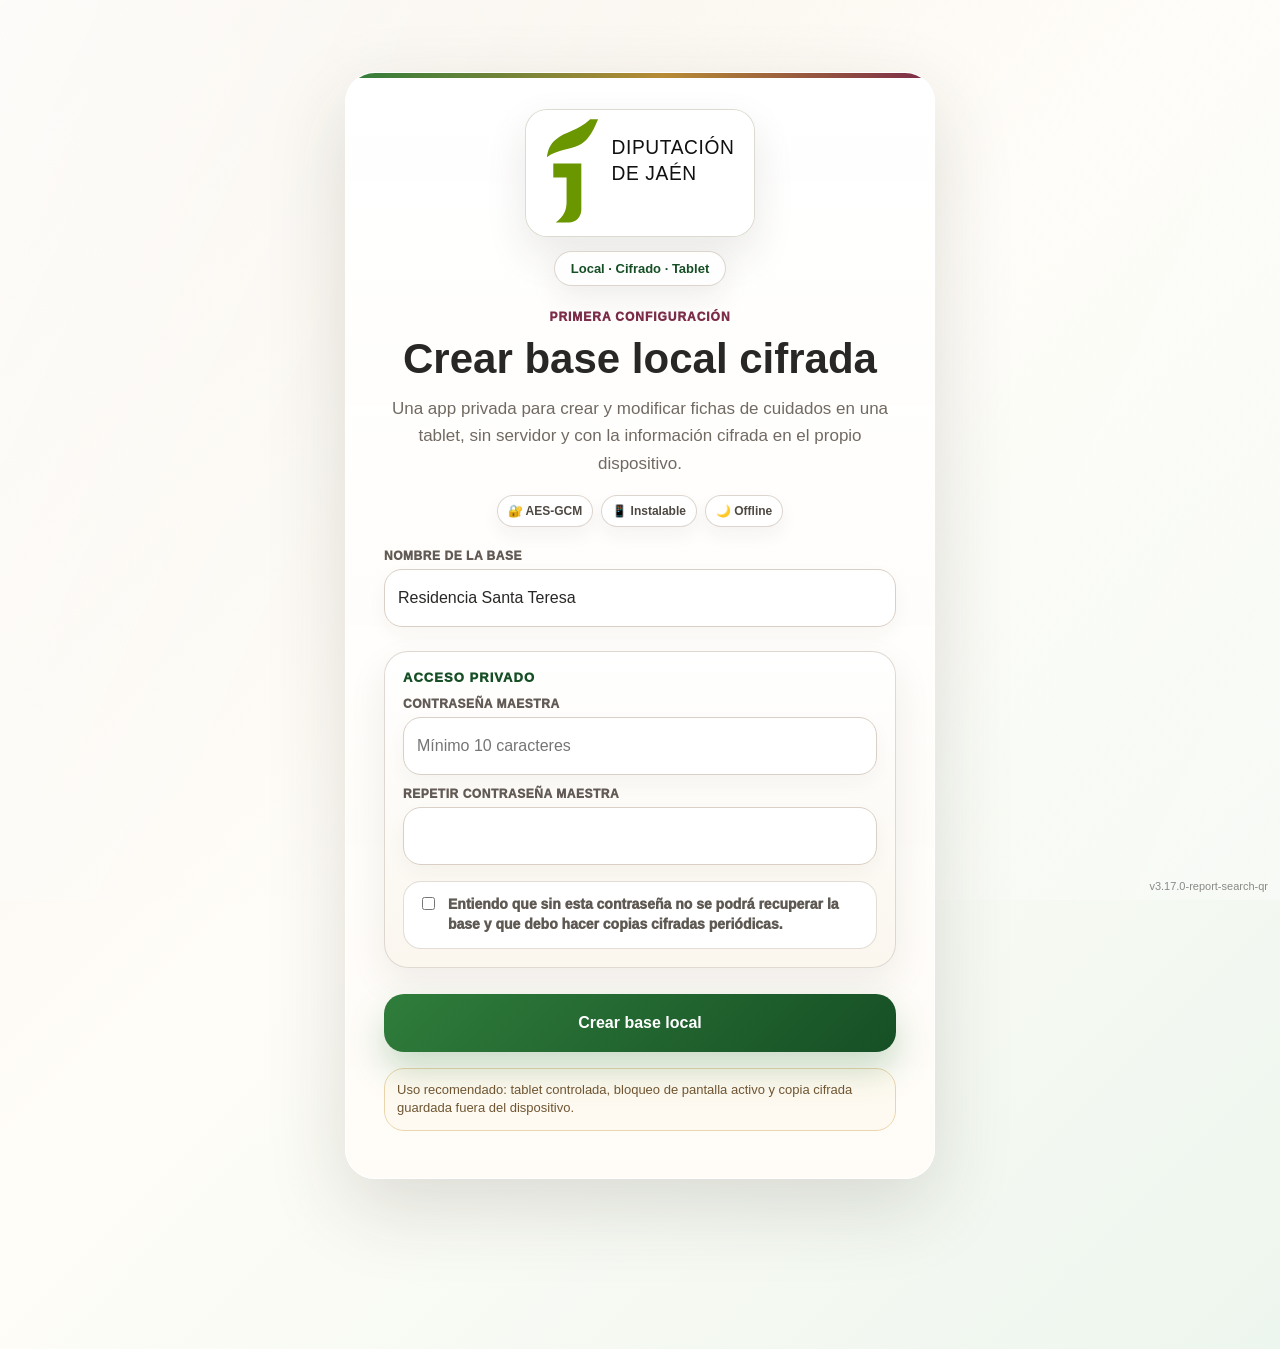
==== index.html @ eb0e51f6 "Mejorar busqueda y QR para informes" ====
<!doctype html>
<html lang="es">
<head>
  <meta charset="utf-8">
  <meta name="viewport" content="width=device-width, initial-scale=1">
  <meta http-equiv="Content-Security-Policy" content="default-src 'self'; script-src 'self'; style-src 'self' 'unsafe-inline'; img-src 'self' data: blob: https://www.dipujaen.es; connect-src 'self'; object-src 'none'; base-uri 'self'; frame-ancestors 'none'; form-action 'none'; upgrade-insecure-requests">
  <meta name="theme-color" content="#2f7d3b">
  <meta name="robots" content="noindex,nofollow">
  <meta name="apple-mobile-web-app-capable" content="yes">
  <meta name="apple-mobile-web-app-title" content="Santa Teresa">
  <meta name="apple-mobile-web-app-status-bar-style" content="black-translucent">
  <title>Residencia Santa Teresa · Base local segura</title>
  <link rel="manifest" href="manifest.webmanifest">
  <link rel="stylesheet" href="styles.css?v=v28-report-search-qr">
  <link rel="stylesheet" href="extras.css?v=v28-report-search-qr">
  <link rel="stylesheet" href="guided-form.css?v=v28-report-search-qr">
  <link rel="stylesheet" href="auth-cover.css?v=v28-report-search-qr">
  <link rel="stylesheet" href="app-flow.css?v=v28-report-search-qr">
  <link rel="stylesheet" href="db-cards.css?v=v28-report-search-qr">
  <link rel="stylesheet" href="settings-simple.css?v=v28-report-search-qr">
</head>
<body>
  <main class="shell">
    <section id="setupView" class="auth-card hidden" aria-labelledby="setupTitle">
      <div class="auth-hero-mini">
        <video class="brand brand-video" autoplay muted loop playsinline poster="assets/diputacion-jaen-logo.svg" aria-label="Residencia Santa Teresa">
          <source src="assets/intro-santa-teresa.mp4" type="video/mp4">
        </video>
        <span class="secure-badge">Local · Cifrado · Tablet</span>
      </div>
      <p class="eyebrow">Primera configuración</p>
      <h1 id="setupTitle">Crear base local cifrada</h1>
      <p class="lead">Una app privada para crear y modificar fichas de cuidados en una tablet, sin servidor y con la información cifrada en el propio dispositivo.</p>
      <div class="trust-strip" aria-label="Características de seguridad">
        <span>🔐 AES-GCM</span><span>📱 Instalable</span><span>🌙 Offline</span>
      </div>
      <label for="setupVaultName">Nombre de la base</label>
      <input id="setupVaultName" autocomplete="organization" value="Residencia Santa Teresa">
      <div class="auth-secret-panel">
        <p class="auth-panel-title">Acceso privado</p>
        <label for="setupPassword">Contraseña maestra</label>
        <input id="setupPassword" type="password" autocomplete="new-password" minlength="10" placeholder="Mínimo 10 caracteres">
        <label for="setupPassword2">Repetir contraseña maestra</label>
        <input id="setupPassword2" type="password" autocomplete="new-password" minlength="10">
        <label class="checkline"><input id="setupAccept" type="checkbox"> Entiendo que sin esta contraseña no se podrá recuperar la base y que debo hacer copias cifradas periódicas.</label>
      </div>
      <button id="createVaultBtn" class="primary big-action">Crear base local</button>
      <button class="secondary installAppBtn hidden" type="button">Instalar en este dispositivo</button>
      <p id="setupStatus" class="status" hidden></p>
      <p class="note">Uso recomendado: tablet controlada, bloqueo de pantalla activo y copia cifrada guardada fuera del dispositivo.</p>
    </section>

    <section id="unlockView" class="auth-card hidden" aria-labelledby="unlockTitle">
      <div class="auth-hero-mini">
        <video class="brand brand-video" autoplay muted loop playsinline poster="assets/diputacion-jaen-logo.svg" aria-label="Residencia Santa Teresa">
          <source src="assets/intro-santa-teresa.mp4" type="video/mp4">
        </video>
        <span class="secure-badge">Acceso privado</span>
      </div>
      <p class="eyebrow">Base local cifrada</p>
      <h1 id="unlockTitle"><span id="unlockVaultName">Base local cifrada</span></h1>
      <p class="lead">Introduce la contraseña maestra. La información no se envía a internet.</p>
      <div class="trust-strip" aria-label="Características de seguridad">
        <span>🔒 Contraseña maestra</span><span>⏱️ Bloqueo automático</span><span>💾 Copia cifrada</span>
      </div>
      <div class="auth-secret-panel compact-secret">
        <p class="auth-panel-title">Desbloqueo seguro</p>
        <label for="unlockPassword">Contraseña maestra</label>
        <input id="unlockPassword" type="password" autocomplete="current-password">
      </div>
      <button id="unlockBtn" class="primary big-action">Desbloquear</button>
      <div class="actions one">
        <button id="importBackupBtn" class="secondary">Importar copia cifrada</button>
        <button class="secondary installAppBtn hidden" type="button">Instalar app</button>
      </div>
      <input id="backupInput" type="file" accept="application/json" hidden>
      <p id="unlockStatus" class="status" hidden></p>
      <p class="note">La app se bloquea automáticamente tras 10 minutos de inactividad.</p>
    </section>

    <section id="appView" class="app hidden screen-home" aria-label="Gestión de fichas">
      <header class="app-hero no-print">
        <div>
          <p class="eyebrow">Santa Teresa Cuidados</p>
          <h1>Fichas de cuidados con base local segura</h1>
          <p class="lead">Rellena paso a paso, revisa el resultado final y guarda cada ficha cifrada en la tablet.</p>
        </div>
        <div class="hero-actions legacy-actions">
          <button class="secondary installAppBtn hidden" type="button">Instalar app</button>
          <button id="heroNewFichaBtn" class="primary" type="button">Crear ficha</button>
        </div>
      </header>

      <section id="homeScreen" class="module-home no-print">
        <img class="residence-cover" src="https://www.dipujaen.es/export/sites/default/galerias/galeriaImagenes/diputacion/dipujaen/igualdad-bienestar-social/residencias/Foto.JPG" onerror="this.onerror=null;this.src='assets/residencia-santa-teresa-fachada.svg';" alt="Residencia Santa Teresa">
        <div class="app-logo-mark" aria-hidden="true">Diputación de Jaén</div>
        <p class="eyebrow">Menú principal</p>
        <h2>Residencia Santa Teresa</h2>
        <p class="lead">Usa la barra inferior para moverte por la app. Cada apartado se abre en su propia pantalla.</p>
      </section>

      <section id="moduleTitle" class="module-title no-print">
        <h2 id="moduleTitleText">Pantalla</h2>
        <p id="moduleSubtitle" class="muted">Apartado de trabajo</p>
      </section>

      <aside class="sidebar">
        <div class="side-head">
          <div>
            <p class="eyebrow">Base local cifrada</p>
            <h1 id="vaultTitle">Residencia Santa Teresa</h1>
            <p id="vaultMeta" class="muted"></p>
          </div>
          <button id="lockBtn" class="secondary compact">Bloquear</button>
        </div>
        <div class="vault-stats" aria-label="Resumen de fichas">
          <article><span id="totalStat">0</span><small>Total</small></article>
          <article><span id="activeStat">0</span><small>Activas</small></article>
          <article><span id="reviewStat">0</span><small>Revisión</small></article>
          <article><span id="archivedStat">0</span><small>Archivadas</small></article>
        </div>
        <div class="toolbar">
          <button id="newFichaBtn" class="primary">Nueva ficha</button>
          <button id="exportBackupBtn" class="secondary">Copia cifrada</button>
        </div>
        <div class="search-card">
          <label for="searchBox">Buscar por nombre, habitación o estado</label>
          <input id="searchBox" placeholder="Ej. María, 104, activa">
        </div>
        <div class="list-title"><strong>Fichas</strong><span id="residentCount">0 fichas</span></div>
        <ul id="residentList" class="resident-list"></ul>
        <details class="secure-panel">
          <summary>Cambiar contraseña maestra</summary>
          <label for="currentPassword">Contraseña actual</label>
          <input id="currentPassword" type="password" autocomplete="current-password">
          <label for="newPassword">Nueva contraseña</label>
          <input id="newPassword" type="password" autocomplete="new-password" minlength="10">
          <label for="newPassword2">Repetir nueva contraseña</label>
          <input id="newPassword2" type="password" autocomplete="new-password" minlength="10">
          <button id="changePasswordBtn" class="secondary">Recifrar con nueva contraseña</button>
          <p id="passwordStatus" class="status" hidden></p>
        </details>
        <details class="secure-panel danger-zone">
          <summary>Zona peligrosa</summary>
          <p class="muted">Borra completamente la base de este navegador. Antes exporta una copia cifrada si quieres conservar los datos.</p>
          <button id="wipeBtn" class="danger">Borrar base local</button>
        </details>
      </aside>

      <section class="editor">
        <div class="editor-head">
          <div><p class="eyebrow">Ficha guiada</p><h2 id="currentFichaLabel">Nueva ficha</h2></div>
          <div class="editor-actions">
            <button id="previewFichaBtn" class="secondary">Ver resultado</button>
            <button id="printFichaBtn" class="secondary">Imprimir / PDF</button>
            <button id="deleteFichaBtn" class="danger" disabled>Borrar</button>
            <button id="saveFichaBtn" class="primary">Guardar cifrada</button>
          </div>
        </div>
        <p id="appStatus" class="status" hidden></p>
        <div class="wizard-card" aria-label="Asistente de relleno">
          <div class="progress-head"><strong id="stepTitle">Paso 1 · Datos básicos</strong><span id="stepCounter">1 de 4</span></div>
          <div class="progress"><span id="progressFill"></span></div>
          <div class="step-pills" role="tablist" aria-label="Pasos de la ficha">
            <button class="step-pill active" type="button" data-go-step="0"><span>1</span> Datos</button>
            <button class="step-pill" type="button" data-go-step="1"><span>2</span> Bienestar</button>
            <button class="step-pill" type="button" data-go-step="2"><span>3</span> Cuidados</button>
            <button class="step-pill" type="button" data-go-step="3"><span>4</span> Resultado</button>
          </div>
          <p id="stepHelp" class="muted">Empieza por los datos mínimos. La ficha se puede completar poco a poco y guardar cuando quieras.</p>
        </div>
        <form class="form-grid" autocomplete="off">
          <section class="form-section span-2" data-step="0">
            <h3>Datos principales</h3>
            <div class="grid-3">
              <div><label for="nombre">Nombre visible en la ficha</label><input id="nombre" required></div>
              <div><label for="habitacion">Habitación / ubicación</label><input id="habitacion"></div>
              <div><label for="estado">Estado</label><select id="estado"><option>Activa</option><option>Revisión</option><option>Archivada</option></select></div>
            </div>
            <div class="grid-3">
              <div><label for="fechaNacimiento">Fecha nacimiento</label><input id="fechaNacimiento" type="date"></div>
              <div><label for="referente">Referente / profesional</label><input id="referente"></div>
              <div><label for="contacto">Contacto autorizado</label><input id="contacto"></div>
            </div>
            <label for="resumen">Resumen personal</label>
            <textarea id="resumen" placeholder="Descripción breve, preferencias importantes y contexto de cuidado."></textarea>
          </section>
          <section class="form-section photo-card" data-step="0">
            <h3>Foto opcional</h3>
            <div class="photo-box"><img id="photoPreview" alt="Foto de la persona" hidden><span id="photoEmpty">Sin foto</span></div>
            <input id="photoInput" type="file" accept="image/*">
            <button id="removePhotoBtn" class="secondary" type="button">Quitar foto</button>
            <p class="muted">La app reduce la foto si pesa mucho. La imagen queda cifrada dentro de la base local.</p>
          </section>
          <section class="form-section span-2" data-step="1">
            <h3>Bienestar y forma de tratarle</h3>
            <label for="bien">Lo que le hace sentir bien · un punto por línea</label><textarea id="bien" placeholder="Ej. Que le expliquen con antelación lo que se va a hacer"></textarea>
            <label for="incomoda">Lo que puede incomodarle · un punto por línea</label><textarea id="incomoda" placeholder="Ej. Cambios bruscos, prisas o ruidos fuertes"></textarea>
            <label for="claves">Claves para cuidarle mejor · un punto por línea</label><textarea id="claves" placeholder="Ej. Hablar despacio, validar sus preferencias, mantener su rutina"></textarea>
          </section>
          <section class="form-section span-2" data-step="2">
            <h3>Cuidados y observaciones</h3>
            <div class="grid-2">
              <div><label for="comunicacion">Comunicación</label><textarea id="comunicacion"></textarea></div>
              <div><label for="movilidad">Movilidad</label><textarea id="movilidad"></textarea></div>
              <div><label for="alimentacion">Alimentación</label><textarea id="alimentacion"></textarea></div>
              <div><label for="sueno">Sueño / descanso</label><textarea id="sueno"></textarea></div>
              <div><label for="alergias">Alergias / intolerancias</label><textarea id="alergias"></textarea></div>
              <div><label for="alertas">Alertas importantes</label><textarea id="alertas"></textarea></div>
            </div>
            <label for="observaciones">Observaciones generales</label><textarea id="observaciones"></textarea>
          </section>
        </form>
        <div class="wizard-actions no-print"><button id="prevStepBtn" class="secondary" type="button">Anterior</button><button id="nextStepBtn" class="primary" type="button">Siguiente</button></div>
      </section>

      <article id="printSheet" class="print-sheet" aria-label="Vista imprimible">
        <div class="preview-toolbar no-print"><div><strong>Vista final de la ficha</strong><p class="muted">Este es el formato que se imprimirá. Se mantienen colores y bloques.</p></div><div class="preview-actions"><button id="backToFormBtn" class="secondary" type="button">Volver a editar</button><button id="previewSaveBtn" class="primary" type="button">Guardar cifrada</button><button id="previewPrintBtn" class="secondary" type="button">Imprimir / PDF</button></div></div>
        <header class="print-header"><img src="assets/diputacion-jaen-logo.svg" alt=""><div><h1>Conociendo a: <span id="printTitle">Nueva ficha</span></h1><p id="printSubtitle">Ficha de cuidados personalizada</p></div></header>
        <section class="print-intro"><div class="print-photo"><img id="printPhoto" alt="" hidden><span id="printPhotoEmpty">Sin foto</span></div><div class="print-data"><p><strong>Nombre:</strong> <span id="pNombre">—</span></p><p><strong>Habitación:</strong> <span id="pHabitacion">—</span></p><p><strong>Estado:</strong> <span id="pEstado">—</span></p><p><strong>Referente:</strong> <span id="pReferente">—</span></p><p><strong>Contacto autorizado:</strong> <span id="pContacto">—</span></p></div></section>
        <section class="print-block wide"><h2>Resumen personal</h2><p id="pResumen">Sin resumen.</p></section>
        <div class="print-grid"><section class="print-block green"><h2>Lo que le hace sentir bien</h2><div id="pBien"></div></section><section class="print-block pink"><h2>Lo que puede incomodarle</h2><div id="pIncomoda"></div></section><section class="print-block blue"><h2>Claves para cuidarle mejor</h2><div id="pClaves"></div></section><section class="print-block"><h2>Comunicación</h2><p id="pComunicacion"></p></section><section class="print-block"><h2>Movilidad</h2><p id="pMovilidad"></p></section><section class="print-block"><h2>Alimentación</h2><p id="pAlimentacion"></p></section><section class="print-block"><h2>Sueño / descanso</h2><p id="pSueno"></p></section><section class="print-block warn"><h2>Alergias / intolerancias</h2><p id="pAlergias"></p></section><section class="print-block warn"><h2>Alertas importantes</h2><p id="pAlertas"></p></section></div>
        <section class="print-block wide"><h2>Observaciones</h2><p id="pObservaciones"></p></section>
        <footer><span id="pUpdated">Última actualización: —</span><span>Documento generado localmente</span></footer>
      </article>
    </section>
  </main>
  <nav id="bottomNav" class="bottom-nav no-print hidden" aria-label="Navegación principal"><button id="navHomeBtn" type="button" data-screen="home"><span>⌂</span><small>Inicio</small></button><button id="navUserBtn" type="button" data-screen="user"><span>＋</span><small>Usuario</small></button><button id="navFillBtn" type="button" data-screen="form"><span>✍️</span><small>Informe</small></button><button id="navDbBtn" type="button" data-screen="db"><span>📋</span><small>Base</small></button><button id="navSettingsBtn" type="button" data-screen="settings"><span>⚙️</span><small>Ajustes</small></button></nav>
  <footer class="version">v<span id="appVersion">3.17.0-report-search-qr</span></footer>
  <script src="app.js?v=v28-report-search-qr"></script>
  <script src="qr-tools.js?v=v28-report-search-qr"></script>
  <script src="guided-form.js?v=v28-report-search-qr"></script>
  <script src="db-enhance.js?v=v28-report-search-qr"></script>
  <script src="settings-enhance.js?v=v28-report-search-qr"></script>
  <script src="report-workflow.js?v=v28-report-search-qr"></script>
</body>
</html>
---- styles.css ----
:root{
  --green:#2f7d3b;--green-dark:#164f25;--green-soft:#e9f6e9;--rose:#7c2b48;--rose-soft:#fae8ef;--cream:#fffdf8;--paper:#f5efe5;--ink:#292725;--muted:#6f6862;--line:#ddd1c6;--blue:#256f9d;--blue-soft:#e7f3fb;--warn:#b15d17;--warn-soft:#fff4d8;--danger:#b3342e;--gold:#c4943a;--glass:rgba(255,253,248,.82);--shadow:0 22px 70px rgba(48,39,30,.18);--soft-shadow:0 12px 32px rgba(48,39,30,.12)
}*{box-sizing:border-box}html,body{min-height:100%}body{margin:0;font-family:Inter,Segoe UI,Arial,sans-serif;color:var(--ink);background:radial-gradient(circle at 8% 0%,rgba(124,43,72,.20),transparent 35%),radial-gradient(circle at 95% 20%,rgba(47,125,59,.22),transparent 36%),linear-gradient(135deg,#fbf7ee 0%,#efe4da 100%)}body:before{content:"";position:fixed;inset:0;pointer-events:none;background:linear-gradient(120deg,rgba(255,255,255,.5),transparent 38%,rgba(255,255,255,.22));mix-blend-mode:soft-light}button,input,textarea,select{font:inherit}button{border:0;border-radius:16px;padding:12px 15px;font-weight:850;cursor:pointer;transition:transform .16s ease,box-shadow .16s ease,filter .16s ease}button:hover{transform:translateY(-1px);filter:saturate(1.04)}button:active{transform:translateY(0)}button:disabled{opacity:.45;cursor:not-allowed;transform:none}input,textarea,select{width:100%;border:1px solid var(--line);border-radius:16px;background:rgba(255,255,255,.96);padding:13px;color:var(--ink);font-size:16px;box-shadow:inset 0 1px 0 rgba(255,255,255,.8)}input:focus,textarea:focus,select:focus{outline:3px solid rgba(47,125,59,.18);border-color:#85bf86}textarea{min-height:132px;resize:vertical;line-height:1.45}label{display:block;margin:12px 0 6px;font-size:12px;font-weight:950;text-transform:uppercase;letter-spacing:.045em;color:#625a54}.hidden{display:none!important}.shell{width:min(1500px,100%);margin:0 auto;padding:22px}.auth-card{width:min(560px,calc(100vw - 28px));margin:6vh auto;background:linear-gradient(180deg,rgba(255,253,248,.97),rgba(255,250,242,.93));border:1px solid rgba(255,255,255,.82);border-radius:34px;box-shadow:var(--shadow);padding:30px;backdrop-filter:blur(18px);position:relative;overflow:hidden}.auth-card:before{content:"";position:absolute;inset:0 0 auto 0;height:7px;background:linear-gradient(90deg,var(--green),var(--gold),var(--rose))}.auth-hero-mini{display:flex;justify-content:space-between;gap:16px;align-items:center}.brand{width:150px;max-height:88px;object-fit:contain;background:white;border-radius:18px;padding:9px;border:1px solid #eee;box-shadow:0 8px 24px rgba(48,39,30,.09)}.secure-badge{background:#fff;border:1px solid var(--line);border-radius:999px;padding:9px 12px;font-size:12px;font-weight:900;color:var(--green-dark);box-shadow:var(--soft-shadow)}.eyebrow{margin:0 0 6px;color:var(--rose);font-size:12px;font-weight:950;text-transform:uppercase;letter-spacing:.08em}.lead{color:var(--muted);line-height:1.56}.trust-strip{display:flex;flex-wrap:wrap;gap:8px;margin:16px 0}.trust-strip span{background:rgba(255,255,255,.82);border:1px solid var(--line);border-radius:999px;padding:8px 10px;font-size:12px;font-weight:850;color:#4c443f}.note{background:linear-gradient(135deg,var(--warn-soft),#fffaf0);border:1px solid #efd391;border-radius:18px;padding:12px;color:#6f5531;font-size:13px;line-height:1.45}.muted{color:var(--muted);font-size:13px;line-height:1.45}.primary{background:linear-gradient(135deg,var(--green),var(--green-dark));color:white;box-shadow:0 12px 24px rgba(47,125,59,.24)}.secondary{background:rgba(255,255,255,.92);color:#3a332f;border:1px solid var(--line);box-shadow:0 8px 18px rgba(48,39,30,.07)}.danger{background:#fff1ee;color:var(--danger);border:1px solid #ecc0ba}.big-action{width:100%;font-size:16px;padding:14px}.compact{padding:9px 12px}.actions,.toolbar{display:grid;grid-template-columns:1fr 1fr;gap:10px}.actions.one{grid-template-columns:1fr}.status{margin:12px 0 0;padding:11px 12px;border-radius:14px;font-weight:800;font-size:13px}.status.ok{background:var(--green-soft);color:var(--green-dark);border:1px solid #c6e6c5}.status.err{background:#fff0f1;color:#982b3a;border:1px solid #efbac1}.checkline{display:flex;gap:10px;align-items:flex-start;text-transform:none;letter-spacing:0;font-size:14px;line-height:1.4}.checkline input{width:auto;margin-top:2px}.app{display:grid;grid-template-columns:360px minmax(0,1fr);gap:20px}.app.preview-mode{grid-template-columns:360px minmax(0,960px);justify-content:center}.app-hero{grid-column:1/-1;display:flex;justify-content:space-between;gap:20px;align-items:center;background:linear-gradient(135deg,rgba(255,253,248,.95),rgba(233,246,233,.92));border:1px solid rgba(255,255,255,.86);border-radius:34px;box-shadow:var(--shadow);padding:22px 24px;position:relative;overflow:hidden}.app-hero:after{content:"";position:absolute;right:-60px;top:-90px;width:260px;height:260px;border-radius:50%;background:radial-gradient(circle,rgba(124,43,72,.14),transparent 62%)}.app-hero h1{margin:0;font-size:clamp(28px,4vw,48px);line-height:1;color:var(--green-dark);letter-spacing:-.03em}.app-hero .lead{margin:.5rem 0 0;max-width:720px}.hero-actions{display:flex;gap:10px;align-items:center;z-index:1}.sidebar,.editor,.print-sheet{background:var(--glass);border:1px solid rgba(255,255,255,.82);border-radius:30px;box-shadow:var(--shadow);backdrop-filter:blur(16px)}.sidebar{padding:18px;align-self:start;position:sticky;top:16px;max-height:calc(100vh - 32px);overflow:auto}.side-head,.editor-head{display:flex;justify-content:space-between;gap:14px;align-items:flex-start}.side-head h1,.editor-head h2{margin:0}.vault-stats{display:grid;grid-template-columns:1fr 1fr;gap:10px;margin:16px 0}.vault-stats article{background:rgba(255,255,255,.88);border:1px solid var(--line);border-radius:18px;padding:13px;box-shadow:0 8px 18px rgba(48,39,30,.07)}.vault-stats span{display:block;font-size:25px;font-weight:950;color:var(--green-dark);line-height:1}.vault-stats small{color:var(--muted);font-weight:800}.toolbar{margin:16px 0}.search-card{background:rgba(255,255,255,.72);border:1px solid rgba(255,255,255,.8);border-radius:20px;padding:12px}.list-title{display:flex;justify-content:space-between;align-items:center;margin:14px 0 8px;color:var(--muted);font-size:13px}.resident-list{list-style:none;padding:0;margin:0;display:grid;gap:8px}.resident-item button{width:100%;text-align:left;background:rgba(255,255,255,.92);border:1px solid var(--line);border-radius:18px;color:var(--ink);display:grid;gap:4px;position:relative;overflow:hidden}.resident-item button:before{content:"";position:absolute;left:0;top:0;bottom:0;width:5px;background:linear-gradient(var(--green),var(--gold))}.resident-item.active button,.resident-item button:hover{border-color:#97cf95;box-shadow:0 0 0 3px var(--green-soft)}.resident-item span,.resident-item small{color:var(--muted)}.empty{background:#fff;border:1px dashed var(--line);border-radius:16px;padding:18px;color:var(--muted);text-align:center}.secure-panel{margin-top:16px;border-top:1px dashed var(--line);padding-top:12px}.secure-panel summary{cursor:pointer;font-weight:900;color:var(--rose)}.danger-zone summary{color:var(--danger)}.editor{padding:18px;min-width:0}.preview-mode .editor{display:none}.editor-actions{display:flex;flex-wrap:wrap;gap:9px;justify-content:flex-end}.wizard-card{margin-top:16px;background:linear-gradient(135deg,#fff,var(--green-soft));border:1px solid #cce7c9;border-radius:24px;padding:17px;box-shadow:var(--soft-shadow)}.progress-head{display:flex;justify-content:space-between;gap:12px;align-items:center}.progress{height:11px;background:#fff;border:1px solid #cce7c9;border-radius:999px;overflow:hidden;margin:12px 0}.progress span{display:block;height:100%;width:25%;background:linear-gradient(90deg,var(--green),var(--gold));border-radius:999px;transition:.25s}.step-pills{display:grid;grid-template-columns:repeat(4,1fr);gap:8px}.step-pill{background:#fff;border:1px solid var(--line);color:#5a514b;padding:9px 8px;font-size:13px}.step-pill span{display:inline-grid;place-items:center;width:22px;height:22px;margin-right:5px;border-radius:999px;background:var(--green-soft);color:var(--green-dark)}.step-pill.active{background:linear-gradient(135deg,var(--green),var(--green-dark));color:white;border-color:transparent}.step-pill.active span{background:rgba(255,255,255,.22);color:white}.form-grid{display:grid;grid-template-columns:280px minmax(0,1fr);gap:16px;margin-top:16px}.form-section{background:rgba(255,255,255,.9);border:1px solid rgba(255,255,255,.9);border-radius:24px;padding:17px;box-shadow:var(--soft-shadow)}.form-section h3{margin:0 0 8px;color:var(--green-dark)}.span-2{grid-column:1/-1}.grid-2,.grid-3{display:grid;gap:12px}.grid-2{grid-template-columns:1fr 1fr}.grid-3{grid-template-columns:repeat(3,1fr)}.photo-card{align-self:start}.photo-box{height:230px;border:2px dashed #cfe0ca;border-radius:22px;background:linear-gradient(135deg,var(--green-soft),#fff);display:grid;place-items:center;overflow:hidden;color:var(--muted);font-weight:800}.photo-box img{width:100%;height:100%;object-fit:cover}.wizard-actions{position:sticky;bottom:12px;display:grid;grid-template-columns:1fr 1fr;gap:12px;margin-top:16px;background:rgba(255,253,248,.82);backdrop-filter:blur(8px);padding:12px;border:1px solid rgba(255,255,255,.9);border-radius:22px;box-shadow:0 10px 30px rgba(48,39,30,.12)}.wizard-actions button{font-size:16px;padding:14px}.print-sheet{display:none}.preview-mode .print-sheet{display:block;padding:18px;background:rgba(255,253,248,.96)}.preview-toolbar{display:flex;justify-content:space-between;gap:16px;align-items:center;margin-bottom:16px;background:#fff;border:1px solid var(--line);border-radius:22px;padding:14px;box-shadow:var(--soft-shadow)}.preview-toolbar p{margin:.2rem 0 0}.preview-actions{display:flex;flex-wrap:wrap;gap:8px;justify-content:flex-end}.version{position:fixed;right:12px;bottom:8px;font-size:11px;color:rgba(0,0,0,.45)}.fatal{max-width:640px;margin:12vh auto;background:white;border-radius:24px;padding:24px;box-shadow:var(--shadow)}
.print-header,.print-intro,.print-grid{display:grid;gap:14px}.print-header{grid-template-columns:110px 1fr;align-items:center;border:2px solid #cce7c9;background:linear-gradient(90deg,var(--green-soft),#fff,var(--rose-soft));border-radius:22px;padding:16px}.print-header img{width:100px;background:#fff;border-radius:12px;padding:5px}.print-header h1{margin:0;text-transform:uppercase;color:var(--green-dark)}.print-header h1 span{color:var(--rose)}.print-intro{grid-template-columns:170px 1fr;margin-top:14px}.print-photo{height:170px;border:2px dashed #cfe0ca;border-radius:22px;display:grid;place-items:center;overflow:hidden;background:var(--green-soft);font-weight:800;color:var(--muted)}.print-photo img{width:100%;height:100%;object-fit:cover}.print-data{background:#fff;border:1px solid var(--line);border-radius:18px;padding:12px}.print-data p{margin:6px 0}.print-grid{grid-template-columns:1fr 1fr;margin-top:14px}.print-block{border:1px solid var(--line);border-radius:18px;background:#fff;padding:13px;break-inside:avoid}.print-block h2{font-size:15px;margin:0 0 8px;color:var(--green-dark)}.print-block p{white-space:pre-wrap}.print-block ul{margin:0;padding-left:20px}.print-block.green{background:var(--green-soft)}.print-block.pink{background:var(--rose-soft)}.print-block.blue{background:var(--blue-soft)}.print-block.warn{background:var(--warn-soft)}.print-block.wide{margin-top:14px}#printSheet footer{display:flex;justify-content:space-between;gap:12px;border-top:1px solid var(--line);margin-top:14px;padding-top:10px;color:var(--muted);font-size:12px}
@media(max-width:1100px){.app,.app.preview-mode{grid-template-columns:1fr}.app-hero{display:grid}.hero-actions{justify-content:stretch}.hero-actions button{flex:1}.sidebar{position:relative;top:0;max-height:none}.form-grid{grid-template-columns:1fr}.grid-2,.grid-3{grid-template-columns:1fr}.editor-head{display:grid}.editor-actions{justify-content:stretch}.editor-actions button{flex:1}.step-pills{grid-template-columns:1fr 1fr}.preview-toolbar{display:grid}}
@media(max-width:620px){.shell{padding:10px}.auth-card,.sidebar,.editor,.print-sheet,.app-hero{border-radius:22px}.actions,.toolbar,.step-pills,.wizard-actions,.hero-actions{grid-template-columns:1fr;display:grid}.print-intro,.print-grid{grid-template-columns:1fr}.preview-actions{display:grid;grid-template-columns:1fr}.preview-mode .print-sheet{padding:12px}.vault-stats{grid-template-columns:1fr 1fr}.auth-hero-mini{display:grid}.secure-badge{justify-self:start}}
@media print{body{background:white!important}.shell{padding:0}.sidebar,.editor,.version,.auth-card,.no-print,.app-hero{display:none!important}.app,.app.preview-mode{display:block}.print-sheet{display:block!important;width:210mm;min-height:297mm;margin:0 auto;padding:11mm!important;border:0;border-radius:0;box-shadow:none;background:white}.print-header{padding:10px}.print-header h1{font-size:22px}.print-block{padding:9px}.print-grid{gap:8px}.print-block h2{font-size:13px}@page{size:A4;margin:0}}
---- extras.css ----
/* V3.2 · ajustes seguridad tablet */
:root{--bottom-nav-h:86px}.shell{padding-bottom:calc(var(--bottom-nav-h) + 34px)}.version{pointer-events:none}.auth-card{max-width:640px}.auth-hero-mini{justify-content:center;text-align:center}.auth-card .brand{width:168px;max-height:104px;padding:10px;object-fit:contain}.secure-badge{justify-self:center}.trust-strip{justify-content:center}.checkline{text-align:left}.installAppBtn{margin-top:10px}.app{transition:opacity .18s ease}.app-hero{text-align:center}.app-hero .legacy-actions{display:none!important}.app-hero>div:first-child{margin:0 auto}.app-hero h1{max-width:820px;margin-left:auto;margin-right:auto}.app-hero .lead{margin-left:auto;margin-right:auto}.module-home{grid-column:1/-1;text-align:center;background:linear-gradient(135deg,rgba(255,253,248,.98),rgba(233,246,233,.95));border:1px solid rgba(255,255,255,.88);border-radius:32px;padding:0 0 28px;box-shadow:var(--shadow);backdrop-filter:blur(16px);overflow:hidden}.residence-cover{width:100%;height:255px;object-fit:cover;display:block;background:linear-gradient(135deg,#e9f6e9,#fff4d8);border-bottom:1px solid rgba(184,219,183,.75);filter:saturate(1.08) contrast(1.06) brightness(.98)}.app-logo-mark{width:min(340px,82vw);min-height:116px;margin:-60px auto 16px;border-radius:30px;display:grid;place-items:center;background:#fff url('assets/diputacion-jaen-logo.svg?v=2') center/78% auto no-repeat!important;color:transparent!important;font-size:0!important;box-shadow:0 18px 40px rgba(47,125,59,.28);border:7px solid #fffdf8;position:relative}.app-logo-mark::before,.app-logo-mark::after{display:none!important}.module-home h2{margin:0;color:var(--green-dark);font-size:clamp(30px,5vw,46px);line-height:1}.module-home .lead{max-width:760px;margin:14px auto 0;padding:0 18px}.module-actions,.module-tile,.module-back{display:none!important}.module-title{display:none;grid-column:1/-1;background:rgba(255,253,248,.94);border:1px solid rgba(255,255,255,.85);border-radius:24px;padding:16px 18px;box-shadow:var(--soft-shadow);text-align:center}.module-title h2{margin:0;color:var(--green-dark)}.module-title p{margin:4px 0 0}.bottom-nav{position:fixed;left:50%;bottom:12px;transform:translateX(-50%);z-index:70;width:min(720px,calc(100vw - 20px));min-height:72px;display:grid;grid-template-columns:repeat(5,1fr);gap:6px;padding:8px;background:rgba(255,253,248,.94);border:1px solid rgba(255,255,255,.9);border-radius:24px;box-shadow:0 18px 46px rgba(48,39,30,.22);backdrop-filter:blur(16px)}.bottom-nav button{display:grid;place-items:center;gap:2px;padding:8px 4px;border-radius:18px;background:transparent;color:#665d56;box-shadow:none;border:0;font-weight:850}.bottom-nav button:hover{transform:none}.bottom-nav button span{font-size:20px;line-height:1}.bottom-nav button small{font-size:11px}.bottom-nav button.active{background:linear-gradient(135deg,var(--green),var(--green-dark));color:#fff;box-shadow:0 8px 20px rgba(47,125,59,.24)}.bottom-nav.hidden{display:none!important}.screen-home .sidebar,.screen-home .editor,.screen-home .print-sheet,.screen-home .module-title{display:none!important}.screen-form .module-home,.screen-form .sidebar,.screen-form .print-sheet{display:none!important}.screen-db .module-home,.screen-db .editor,.screen-db .print-sheet{display:none!important}.screen-settings .module-home,.screen-settings .editor,.screen-settings .print-sheet{display:none!important}.screen-settings .sidebar .resident-list,.screen-settings .sidebar .list-title,.screen-settings .sidebar .search-card,.screen-settings .sidebar .vault-stats{display:none!important}.screen-preview .module-home,.screen-preview .sidebar,.screen-preview .editor{display:none!important}.screen-form .module-title,.screen-db .module-title,.screen-settings .module-title,.screen-preview .module-title{display:block}.screen-form,.screen-db,.screen-settings,.screen-preview{grid-template-columns:minmax(0,1fr)!important}.screen-db .sidebar,.screen-settings .sidebar{position:relative;top:0;max-height:none;width:min(880px,100%);margin:0 auto}.screen-form .editor{width:min(1040px,100%);margin:0 auto}.editor{padding-bottom:calc(var(--bottom-nav-h) + 34px)}.guided-hero{display:grid;grid-template-columns:auto 1fr minmax(220px,300px);gap:18px;align-items:center;margin-bottom:16px;padding:20px;border-radius:30px;background:linear-gradient(135deg,#fffdf8 0%,#e9f6e9 58%,#e7f3fb 100%);border:1px solid rgba(184,219,183,.8);box-shadow:0 18px 44px rgba(48,39,30,.12)}.guided-icon{width:70px;height:70px;display:grid;place-items:center;border-radius:24px;background:#fff;box-shadow:0 10px 24px rgba(47,125,59,.18);font-size:34px}.guided-copy h3{margin:2px 0 6px;color:#164f25;font-size:clamp(24px,4vw,36px);line-height:1}.guided-copy p{margin:0}.guided-tag{display:inline-flex!important;margin:0 0 4px!important;padding:6px 10px;border-radius:999px;background:#fff;color:#315064;font-size:12px;font-weight:950;letter-spacing:.04em;text-transform:uppercase}.guided-tips{background:rgba(255,255,255,.78);border:1px solid rgba(255,255,255,.9);border-radius:22px;padding:14px;text-align:left}.guided-tips strong{display:block;color:#164f25;margin-bottom:6px}.guided-tips ul{margin:0;padding-left:18px;color:#665d56;font-size:13px}.quick-actions{display:grid;grid-template-columns:repeat(3,1fr);gap:10px;margin:12px 0 18px}.quick-actions button{border:1px solid #d8ead5;background:#fff;border-radius:18px;padding:12px 10px;font-weight:950;color:#315064;box-shadow:0 8px 20px rgba(48,39,30,.06)}.quick-actions button:first-child{background:linear-gradient(135deg,var(--green),var(--green-dark));color:#fff;border-color:transparent}.wizard-card{border-radius:28px!important;background:rgba(255,255,255,.86)!important;border:1px solid rgba(255,255,255,.9)!important;box-shadow:0 12px 34px rgba(48,39,30,.08)!important}.step-pills{gap:8px}.step-pill{border-radius:18px!important}.form-section.guided-section{position:relative;overflow:hidden;border-radius:28px!important;border:1px solid rgba(255,255,255,.9)!important;box-shadow:0 14px 38px rgba(48,39,30,.09)!important;background:linear-gradient(180deg,#fff,#fffdf8)!important}.form-section.guided-section::before{content:'';position:absolute;inset:0 0 auto 0;height:6px;background:linear-gradient(90deg,var(--green),#a7d7a5,#eeb6c8);opacity:.9}.section-guide-note{display:grid;grid-template-columns:auto 1fr;gap:10px;align-items:center;margin:8px 0 16px;padding:12px;border-radius:18px;background:#e9f6e9;border:1px solid #cce7c9;color:#315064}.section-guide-note span{width:38px;height:38px;display:grid;place-items:center;border-radius:14px;background:#fff;font-size:22px}.section-guide-note p{margin:0;font-size:13px}.field-assist{margin:6px 0 0;font-size:12px;color:#6f6862}.field-assist.warning{color:#9b3e20;font-weight:850}.field-warning{border-color:#e2a07d!important;box-shadow:0 0 0 4px rgba(226,160,125,.18)!important}.form-section input,.form-section select,.form-section textarea{border-radius:18px!important}.settings-dashboard{display:none}.screen-settings .settings-dashboard{display:block}.settings-hero-card{display:grid;grid-template-columns:1fr auto;gap:18px;align-items:center;padding:22px;border-radius:30px;background:linear-gradient(135deg,#164f25,#2f7d3b);color:#fff;box-shadow:0 18px 42px rgba(47,125,59,.22);margin-bottom:14px}.settings-hero-card h2{margin:0 0 6px;font-size:30px}.settings-hero-card p{margin:0;color:rgba(255,255,255,.86)}.settings-lock-icon{width:72px;height:72px;border-radius:24px;background:rgba(255,255,255,.16);display:grid;place-items:center;font-size:34px}.settings-grid{display:grid;grid-template-columns:repeat(2,1fr);gap:14px}.settings-card{background:#fff;border:1px solid #d8ead5;border-radius:24px;padding:18px;box-shadow:0 12px 30px rgba(48,39,30,.08)}.settings-card h3{margin:0 0 8px;color:#164f25}.settings-card p,.settings-card small,.settings-card li{color:#665d56}.settings-card button{width:100%;margin-top:8px}.settings-card ol{margin:8px 0 0;padding-left:20px}.warning-card{border-color:#efd391;background:#fffaf0}.settings-version-card{margin-top:14px;padding:14px 16px;border-radius:20px;background:#e7f3fb;border:1px solid #bdddf4;display:grid;gap:4px;color:#315064}.settings-version-card span{font-family:ui-monospace,SFMono-Regular,Consolas,monospace;font-weight:900;color:#164f25}.wizard-actions{bottom:calc(var(--bottom-nav-h) + 18px)!important}.screen-preview .print-sheet{display:block!important;width:min(980px,100%);margin:0 auto;padding:18px;background:#fffdf8!important}.screen-preview .preview-toolbar{display:flex}.screen-preview.preview-mode .print-sheet{display:block!important}.screen-preview.preview-mode .editor{display:none!important}.qr-modal{position:fixed;inset:0;z-index:80;display:grid;place-items:center;padding:18px;background:rgba(30,26,24,.62);backdrop-filter:blur(10px)}.qr-panel{width:min(460px,100%);background:linear-gradient(180deg,#fffdf8,#fff8ef);border:1px solid rgba(255,255,255,.86);border-radius:30px;padding:22px;box-shadow:0 30px 90px rgba(0,0,0,.32)}.qr-panel h2{margin:0 0 6px;color:var(--green-dark)}.qr-box{display:grid;place-items:center;background:white;border:1px solid var(--line);border-radius:24px;padding:16px;margin:16px 0}.qr-box svg{width:min(300px,78vw);height:auto;display:block}.qr-code-text{font-family:ui-monospace,SFMono-Regular,Consolas,monospace;background:var(--green-soft);border:1px solid #cce7c9;border-radius:14px;padding:10px;font-size:13px;word-break:break-all}.qr-actions{display:grid;grid-template-columns:1fr 1fr;gap:10px;margin-top:14px}.qr-video{width:100%;max-height:55vh;background:#111;border-radius:22px;margin:14px 0;object-fit:cover}.scanner-help{background:var(--blue-soft);border:1px solid #bdddf4;border-radius:16px;padding:10px;color:#315064;font-size:13px}.print-sheet{background:#fffdf8!important;color:#292725}.print-sheet .print-header{position:relative;border:2px solid #b8dbb7!important;background:linear-gradient(90deg,#e9f6e9 0%,#fff 48%,#fae8ef 100%)!important;border-radius:24px!important;padding-right:128px!important}.print-sheet .print-header h1{font-weight:950!important;letter-spacing:.02em!important}.print-sheet .print-header h1 span{color:var(--rose)!important}.print-qr-badge{position:absolute;right:12px;top:10px;width:92px;min-height:100px;display:grid;place-items:center;text-align:center;background:#fff;border:1.5px solid #b8dbb7;border-radius:16px;padding:6px;box-shadow:0 5px 14px rgba(48,39,30,.08)}.print-qr-badge svg{width:72px;height:72px;display:block}.print-qr-badge small{font-size:9px;color:#164f25;font-weight:850;line-height:1.05}.print-qr-placeholder{display:grid;place-items:center;width:72px;height:72px;background:#e9f6e9;border:1px dashed #9fc79d;border-radius:12px;color:#315064;font-size:9px;font-weight:800;line-height:1.15}.print-sheet .print-data{background:#fff!important;border:1.5px solid #ddd1c6!important;border-radius:20px!important}.print-sheet .print-photo{background:#e9f6e9!important;border-color:#b8dbb7!important}.print-sheet .print-block{border:1.6px solid #d7cfc5!important;border-radius:20px!important;background:#fff!important;box-shadow:0 3px 10px rgba(48,39,30,.05)}.print-sheet .print-block.green{background:#e9f6e9!important;border-color:#b8dbb7!important}.print-sheet .print-block.pink{background:#fae8ef!important;border-color:#e4b9c9!important}.print-sheet .print-block.blue{background:#e7f3fb!important;border-color:#b9d8ee!important}.print-sheet .print-block.warn{background:#fff4d8!important;border-color:#efd391!important}.print-sheet .print-block h2{text-transform:none;letter-spacing:.01em;font-weight:900!important;color:var(--green-dark)!important}.print-sheet footer{color:#6f6862}@media(max-width:1100px){.app-hero{display:grid}.guided-hero{grid-template-columns:auto 1fr}.guided-tips{grid-column:1/-1}.screen-form .editor,.screen-db .sidebar,.screen-settings .sidebar{width:100%}.settings-grid{grid-template-columns:1fr}}@media(max-width:620px){:root{--bottom-nav-h:88px}.shell{padding:10px 8px calc(var(--bottom-nav-h) + 36px)}.auth-card{margin:18px auto 32px;padding:22px 20px;border-radius:28px}.auth-hero-mini{grid-template-columns:1fr;gap:10px;justify-items:center;text-align:center}.auth-card .brand{width:150px;max-height:92px}.secure-badge{justify-self:center}.trust-strip span{font-size:12px;padding:7px 9px}.version{position:static;text-align:right;margin:0 16px 10px}.checkline{align-items:flex-start;padding-bottom:2px}.checkline input{min-width:18px;margin-top:3px}.app-hero{display:none!important}.module-home{border-radius:26px}.residence-cover{height:210px;object-position:center}.app-logo-mark{width:min(300px,84vw);min-height:100px;border-radius:26px;margin-top:-50px;background-size:78% auto!important}.module-title{border-radius:22px}.guided-hero{grid-template-columns:1fr;text-align:center;padding:18px}.guided-icon{margin:0 auto}.guided-tips{text-align:left}.quick-actions{grid-template-columns:1fr}.settings-hero-card{grid-template-columns:1fr;text-align:center}.settings-lock-icon{margin:0 auto}.editor{padding-bottom:calc(var(--bottom-nav-h) + 44px)!important}.editor-actions{display:grid!important;grid-template-columns:1fr}.preview-toolbar{position:sticky;top:0;z-index:5;display:grid!important}.preview-actions{display:grid!important;grid-template-columns:1fr}.qr-actions{grid-template-columns:1fr}.qr-panel{border-radius:26px;padding:18px}.bottom-nav{bottom:8px;width:calc(100vw - 14px);border-radius:22px;padding:7px;gap:4px}.bottom-nav button{border-radius:16px;padding:7px 2px}.bottom-nav button span{font-size:18px}.bottom-nav button small{font-size:10px}.wizard-actions{bottom:calc(var(--bottom-nav-h) + 10px)!important}.print-sheet .print-header{grid-template-columns:70px 1fr!important;padding-right:105px!important}.print-header img{width:62px!important}.print-header h1{font-size:18px!important}.print-qr-badge{right:8px;top:8px;width:82px}.print-qr-badge svg,.print-qr-placeholder{width:62px;height:62px}.print-intro{grid-template-columns:1fr!important}.screen-preview .print-sheet{padding:12px!important}}@media print{.qr-modal,.version,.module-home,.module-title,.app-hero,.bottom-nav,.no-print{display:none!important}html,body{background:#fff!important;margin:0!important;padding:0!important;-webkit-print-color-adjust:exact!important;print-color-adjust:exact!important}.shell{padding:0!important;width:100%!important}.sidebar,.editor,.auth-card{display:none!important}.app,.screen-preview{display:block!important}.print-sheet{display:block!important;width:210mm!important;min-height:297mm!important;margin:0 auto!important;padding:10mm!important;border:0!important;border-radius:0!important;box-shadow:none!important;background:#fffdf8!important;font-size:13.2px!important;line-height:1.35!important}.print-header{position:relative!important;grid-template-columns:84px 1fr!important;gap:12px!important;padding:12px 124px 12px 12px!important;border:2px solid #b8dbb7!important;border-radius:18px!important;background:linear-gradient(90deg,#e9f6e9 0%,#fff 48%,#fae8ef 100%)!important;margin-bottom:10px!important}.print-header img{width:76px!important;padding:4px!important}.print-header h1{font-size:22px!important;letter-spacing:.01em!important}.print-header p{font-size:12.5px!important;margin:4px 0 0!important}.print-qr-badge{right:10px!important;top:10px!important;width:86px!important;min-height:92px!important;border-radius:14px!important;box-shadow:none!important}.print-qr-badge svg{width:68px!important;height:68px!important}.print-qr-badge small{font-size:8.5px!important}.print-qr-placeholder{width:68px!important;height:68px!important;font-size:8px!important}.print-intro{grid-template-columns:135px 1fr!important;gap:12px!important;margin-top:8px!important}.print-photo{height:135px!important;border-radius:18px!important;background:#e9f6e9!important}.print-data{padding:12px!important;font-size:13.2px!important;border-radius:16px!important;background:#fff!important}.print-data p{margin:4px 0!important}.print-block{padding:10px 11px!important;border-radius:15px!important;min-height:58px!important;font-size:12.7px!important}.print-block h2{font-size:12.6px!important;margin:0 0 6px!important;color:var(--green-dark)!important}.print-block p{margin:0!important}.print-grid{grid-template-columns:1fr 1fr!important;gap:8px!important;margin-top:10px!important}.print-block.wide{margin-top:10px!important}#printSheet footer{font-size:10.5px!important;margin-top:10px!important;padding-top:8px!important}@page{size:A4;margin:0}}
---- guided-form.css ----
/* V3.1 · Formulario guiado premium */
.guided-hero{display:grid;grid-template-columns:86px minmax(0,1fr) 250px;gap:16px;align-items:center;margin:0 0 16px;padding:18px;border-radius:28px;background:linear-gradient(135deg,#fffdf8 0%,#e9f6e9 58%,#e7f3fb 100%);border:1px solid rgba(255,255,255,.9);box-shadow:0 16px 38px rgba(48,39,30,.1)}.guided-icon{width:76px;height:76px;border-radius:24px;display:grid;place-items:center;font-size:38px;background:#fff;box-shadow:0 12px 28px rgba(47,125,59,.18);border:1px solid #d8ead5}.guided-copy{min-width:0;text-align:left}.guided-tag{display:inline-flex;margin:0 0 7px;padding:6px 11px;border-radius:999px;background:#fff;color:#164f25;font-size:12px;font-weight:950;letter-spacing:.02em}.guided-copy h3{margin:0;color:#164f25;font-size:clamp(24px,4vw,36px);line-height:1}.guided-copy p{margin:8px 0 0;color:#5f5a53;font-size:15px}.guided-tips{background:rgba(255,255,255,.82);border:1px solid rgba(184,219,183,.85);border-radius:22px;padding:13px 14px;text-align:left}.guided-tips strong{display:block;color:#164f25;margin-bottom:6px;font-size:13px}.guided-tips ul{margin:0;padding-left:18px;color:#5f5a53;font-size:12.5px;line-height:1.4}.quick-actions{display:grid;grid-template-columns:repeat(3,1fr);gap:10px;margin:0 0 16px}.quick-actions button{border:1px solid #d8ead5;border-radius:18px;padding:12px 10px;background:#fff;font-weight:950;color:#164f25;box-shadow:0 8px 18px rgba(48,39,30,.06)}.quick-actions button:first-child{background:linear-gradient(135deg,var(--green),var(--green-dark));color:#fff;border-color:transparent}.guided-section{position:relative;overflow:hidden}.guided-section::before{content:'';position:absolute;inset:0 0 auto 0;height:5px;background:linear-gradient(90deg,var(--green),#82bb73,#f0c36d);opacity:.8}.section-guide-note{display:grid;grid-template-columns:42px 1fr;gap:10px;align-items:center;margin:-2px 0 16px;padding:12px 13px;border-radius:18px;background:linear-gradient(135deg,#f7fbf5,#fff);border:1px solid #d8ead5}.section-guide-note span{width:38px;height:38px;border-radius:15px;display:grid;place-items:center;background:#e9f6e9;font-size:22px}.section-guide-note p{margin:0;color:#5f5a53;font-size:13px;line-height:1.35}.form-section label{font-weight:900;color:#164f25}.form-section input,.form-section textarea,.form-section select{transition:border-color .16s ease,box-shadow .16s ease,background .16s ease}.form-section input:focus,.form-section textarea:focus,.form-section select:focus{border-color:#78b56f!important;box-shadow:0 0 0 4px rgba(47,125,59,.13)!important;background:#fff!important}.field-assist{margin:6px 0 0;font-size:12px;color:#6e655e}.field-assist.warning{color:#9a5a00;font-weight:850}.field-warning{border-color:#f0c36d!important;background:#fffaf0!important}.wizard-card{border:1px solid rgba(184,219,183,.9)!important;background:rgba(255,255,255,.82)!important;box-shadow:0 12px 30px rgba(48,39,30,.08)!important}.step-pill{border-radius:18px!important}.progress{height:12px!important;border-radius:999px!important;background:#edf3ed!important}.progress span{border-radius:999px!important;background:linear-gradient(90deg,var(--green),#82bb73,#f0c36d)!important}.editor[data-current-step='1'] .guided-hero{background:linear-gradient(135deg,#fffdf8 0%,#e9f6e9 56%,#fae8ef 100%)}.editor[data-current-step='2'] .guided-hero{background:linear-gradient(135deg,#fffdf8 0%,#e7f3fb 60%,#e9f6e9 100%)}.editor[data-current-step='3'] .guided-hero{background:linear-gradient(135deg,#fffdf8 0%,#fff4d8 52%,#e9f6e9 100%)}
@media(max-width:800px){.guided-hero{grid-template-columns:70px 1fr;align-items:start}.guided-tips{grid-column:1/-1}.guided-icon{width:64px;height:64px;border-radius:22px;font-size:31px}.quick-actions{grid-template-columns:1fr}.guided-copy h3{font-size:26px}}
@media(max-width:520px){.guided-hero{grid-template-columns:1fr;text-align:center}.guided-copy{text-align:center}.guided-icon{margin:0 auto}.guided-tips{text-align:left}.section-guide-note{grid-template-columns:1fr;text-align:center}.section-guide-note span{margin:0 auto}}
@media print{.guided-hero,.quick-actions,.section-guide-note{display:none!important}}
---- auth-cover.css ----
/* Auth cover polish */
body:has(.auth-card:not(.hidden)){
  background:linear-gradient(135deg,#f7f2ea 0%,#fffdf8 46%,#edf6ee 100%);
}

body:has(.auth-card:not(.hidden))::before{
  background:linear-gradient(115deg,rgba(255,255,255,.72),transparent 42%,rgba(255,255,255,.34));
  mix-blend-mode:normal;
}

.auth-card{
  width:min(590px,calc(100vw - 32px))!important;
  margin:5.5vh auto!important;
  padding:36px 38px 34px!important;
  border-radius:30px!important;
  background:linear-gradient(180deg,rgba(255,255,255,.96),rgba(255,252,247,.94))!important;
  border:1px solid rgba(255,255,255,.96)!important;
  box-shadow:0 28px 80px rgba(48,39,30,.15),0 2px 0 rgba(255,255,255,.9) inset!important;
}

.auth-card::before{
  height:5px!important;
  background:linear-gradient(90deg,#2f7d3b 0%,#b78b35 54%,#7c2b48 100%)!important;
}

.auth-hero-mini{
  display:grid!important;
  grid-template-columns:1fr!important;
  justify-items:center!important;
  gap:14px!important;
  margin-bottom:24px!important;
}

.auth-card .brand{
  width:min(230px,78vw)!important;
  height:128px!important;
  max-height:none!important;
  padding:20px 24px!important;
  object-fit:contain!important;
  object-position:center center!important;
  background:#fff!important;
  border:1px solid rgba(216,208,199,.72)!important;
  border-radius:22px!important;
  box-shadow:0 18px 42px rgba(48,39,30,.1)!important;
}

.auth-card .brand-video{
  padding:0!important;
  object-fit:cover!important;
  object-position:center center!important;
  background:#e9f6e9 url('assets/diputacion-jaen-logo.svg') center/72% auto no-repeat!important;
}

.secure-badge{
  padding:9px 16px!important;
  background:rgba(255,255,255,.92)!important;
  border-color:rgba(216,208,199,.88)!important;
  box-shadow:0 12px 30px rgba(48,39,30,.08)!important;
  font-size:13px!important;
}

.auth-card .eyebrow{
  text-align:center!important;
  margin-top:2px!important;
  color:#7c2b48!important;
  letter-spacing:.08em!important;
}

.auth-card h1{
  text-align:center!important;
  margin:12px 0 14px!important;
  font-size:clamp(32px,5vw,42px)!important;
  line-height:1.08!important;
  letter-spacing:0!important;
}

.auth-card .lead{
  max-width:500px!important;
  margin:0 auto 18px!important;
  text-align:center!important;
  font-size:17px!important;
  line-height:1.62!important;
  color:#716a63!important;
}

.auth-card .trust-strip{
  justify-content:center!important;
  margin:16px 0 22px!important;
}

.auth-card .trust-strip span{
  background:#fff!important;
  border-color:rgba(216,208,199,.86)!important;
  box-shadow:0 8px 18px rgba(48,39,30,.05)!important;
  color:#4f4943!important;
}

.auth-card>label[for="setupVaultName"]{
  margin-top:8px!important;
}

.auth-secret-panel{
  margin:24px 0 18px;
  padding:18px;
  border:1px solid rgba(216,208,199,.8);
  border-radius:24px;
  background:linear-gradient(180deg,#fff,#fbf7ef);
  box-shadow:0 16px 38px rgba(48,39,30,.08);
}

.auth-secret-panel.compact-secret{
  margin-top:22px;
}

.auth-panel-title{
  margin:0 0 12px;
  color:#164f25;
  font-size:13px;
  font-weight:950;
  text-transform:uppercase;
  letter-spacing:.08em;
}

.auth-secret-panel label:first-of-type{
  margin-top:0;
}

.auth-card input{
  min-height:58px;
  border-radius:18px!important;
  border-color:#d9cfc4!important;
  background:#fff!important;
  box-shadow:0 1px 0 rgba(255,255,255,.95) inset,0 8px 20px rgba(48,39,30,.04)!important;
}

.auth-card input:focus{
  border-color:#7db879!important;
  outline:0!important;
  box-shadow:0 0 0 4px rgba(47,125,59,.14),0 10px 24px rgba(48,39,30,.07)!important;
}

.auth-card .checkline{
  margin:16px 0 0!important;
  padding:13px 14px;
  border-radius:18px;
  background:#fff;
  border:1px solid rgba(216,208,199,.72);
  color:#5f5953;
}

.auth-card .checkline input{
  min-height:0!important;
  margin-top:2px!important;
  box-shadow:none!important;
}

.auth-card .big-action{
  min-height:58px;
  border-radius:20px!important;
  margin-top:8px!important;
  box-shadow:0 18px 34px rgba(47,125,59,.25)!important;
}

.auth-card .note{
  margin-top:16px!important;
  background:#fffaf1!important;
  border-color:#ead6ac!important;
  border-radius:20px!important;
}

@media(max-width:620px){
  .auth-card{
    padding:26px 20px 24px!important;
    margin:16px auto 24px!important;
  }

  .auth-card .brand{
    width:min(214px,76vw)!important;
    height:116px!important;
    padding:18px 22px!important;
  }

  .auth-card h1{
    font-size:32px!important;
  }

  .auth-card .lead{
    text-align:left!important;
    font-size:16px!important;
  }

  .auth-secret-panel{
    padding:15px;
    border-radius:22px;
  }

  .auth-card .trust-strip{
    gap:7px!important;
  }

  .auth-card .trust-strip span{
    font-size:11px!important;
  }
}
---- app-flow.css ----
/* Simplified app workflow */
.screen-user .module-home,
.screen-user .editor,
.screen-user .print-sheet{
  display:none!important;
}

.screen-user .module-title{
  display:block;
}

.residence-cover-video{
  object-fit:cover;
  object-position:center center;
  background:#e9f6e9 url('assets/residencia-santa-teresa-fachada.svg') center/cover no-repeat;
}

.screen-user{
  grid-template-columns:minmax(0,1fr)!important;
}

.screen-user .sidebar{
  position:relative;
  top:0;
  max-height:none;
  width:min(880px,100%);
  margin:0 auto;
}

.screen-user .search-card,
.screen-user .list-title,
.screen-user .resident-list,
.screen-user .vault-stats,
.screen-user .secure-panel,
.screen-user .toolbar,
.screen-user #dbFilterBar{
  display:none!important;
}

.screen-form .editor{
  display:block!important;
}

.report-user-selector{
  margin-bottom:14px;
  padding:16px;
  border-radius:24px;
  background:#fff;
  border:1px solid rgba(184,219,183,.82);
  box-shadow:0 10px 24px rgba(48,39,30,.07);
}

.report-selector-head{
  display:grid;
  grid-template-columns:1fr auto auto;
  gap:12px;
  align-items:center;
}

.report-selector-head h3{
  margin:0 0 3px;
  color:#164f25;
  font-size:clamp(22px,3.2vw,30px);
  line-height:1.05;
}

.report-selector-head p{
  margin:0;
  color:#665d56;
  line-height:1.45;
  font-size:14px;
}

.report-selector-search{
  margin-top:10px;
}

.report-user-list{
  display:grid;
  gap:8px;
  margin-top:10px;
}

.report-user-card,
.report-empty{
  display:grid;
  grid-template-columns:1fr auto;
  gap:10px;
  align-items:center;
  padding:10px 12px;
  border-radius:18px;
  background:#fff;
  border:1px solid #d8ead5;
  box-shadow:none;
}

.report-user-card strong,
.report-empty strong{
  display:block;
  color:#164f25;
}

.report-user-card span,
.report-empty span{
  display:block;
  margin-top:3px;
  color:#665d56;
  font-size:13px;
}

.report-user-card button,
.report-empty button{
  min-height:40px;
  border-radius:14px;
  padding:8px 14px;
  background:linear-gradient(135deg,var(--green),var(--green-dark));
  color:#fff;
  font-size:13px;
}

#reportChangeUserBtn{
  display:none;
}

.report-user-card.selected{
  border-color:#78b56f;
  box-shadow:0 0 0 4px rgba(47,125,59,.14),0 8px 18px rgba(48,39,30,.06);
}

.report-user-selector.has-selection{
  display:grid;
  grid-template-columns:1fr auto;
  gap:12px;
  align-items:center;
  padding:12px 14px;
  border-radius:20px;
  background:linear-gradient(135deg,#e9f6e9,#fff);
}

.report-user-selector.has-selection .report-selector-head{
  display:grid;
  grid-template-columns:1fr auto;
}

.report-user-selector.has-selection .report-selector-head h3{
  margin:0;
  font-size:18px;
}

.report-user-selector.has-selection .report-selector-head h3::after{
  content:": " attr(data-user-name);
}

.report-user-selector.has-selection .report-selector-head .eyebrow,
.report-user-selector.has-selection .report-selector-head p,
.report-user-selector.has-selection #reportScanQrBtn,
.report-user-selector.has-selection .report-selector-search,
.report-user-selector.has-selection .report-user-list{
  display:none!important;
}

.report-user-selector.has-selection #reportChangeUserBtn{
  display:inline-grid;
}

.screen-form .editor-head{
  margin-top:2px;
  padding:12px 14px;
  border:1px solid #d8ead5;
  border-radius:22px;
  background:#fff;
}

.screen-form .editor-head .eyebrow{
  color:#164f25;
}

.screen-form .editor-head h2{
  font-size:clamp(22px,3vw,30px);
}

.screen-form #appStatus{
  margin:10px 0;
}

.screen-form .guided-hero{
  display:none!important;
}

.screen-form .quick-actions{
  display:none!important;
}

.screen-form .wizard-card{
  margin-top:12px!important;
  padding:12px!important;
}

.screen-form .progress-head{
  font-size:14px;
}

.screen-form .step-pills{
  display:none;
}

.screen-form .wizard-actions{
  padding:10px!important;
  border-radius:18px!important;
}

.screen-form .photo-card{
  grid-column:1/-1;
  display:grid;
  grid-template-columns:minmax(260px,360px) minmax(0,1fr);
  gap:16px;
  align-items:start;
}

.screen-form .photo-card h3,
.screen-form .photo-card .note{
  grid-column:2;
}

.screen-form .photo-card h3{
  margin-top:6px;
}

.screen-form .photo-card .photo-box{
  grid-column:1;
  grid-row:1 / span 4;
  min-height:340px;
}

.screen-form .photo-card input,
.screen-form .photo-card button{
  grid-column:2;
  max-width:360px;
}

.people-registry .people-picker{
  margin-top:12px;
}

.screen-user .people-picker{
  display:none;
}

.screen-db .quick-person-form{
  display:none;
}

.screen-db .people-hero p{
  max-width:720px;
}

.screen-db .people-picker{
  margin-top:14px;
}

.screen-db .people-picker summary{
  font-size:18px;
}

@media(max-width:620px){
  .report-selector-head,
  .report-user-card,
  .report-empty,
  .report-user-selector.has-selection{
    grid-template-columns:1fr;
  }

  .report-selector-head button,
  .report-user-card button,
  .report-empty button{
    width:100%;
  }

  .screen-user .sidebar{
    width:100%;
  }

  .screen-form .photo-card{
    grid-template-columns:1fr;
  }

  .screen-form .photo-card h3,
  .screen-form .photo-card .note,
  .screen-form .photo-card input,
  .screen-form .photo-card button{
    grid-column:1;
  }

  .screen-form .photo-card .photo-box{
    grid-row:auto;
    min-height:300px;
  }
}
---- db-cards.css ----
/* Compact user cards for database view */
.resident-card-list{
  gap:12px!important;
}

.resident-card-list .resident-item{
  margin:0;
}

.resident-card-shell{
  display:grid;
  grid-template-columns:minmax(0,1fr) auto;
  gap:12px;
  align-items:center;
  padding:14px;
  border:1px solid #d8ead5;
  border-radius:22px;
  background:linear-gradient(180deg,#fff,#fffdf8);
  box-shadow:0 12px 28px rgba(48,39,30,.08);
  position:relative;
  overflow:hidden;
}

.resident-card-shell::before{
  content:"";
  position:absolute;
  left:0;
  top:0;
  bottom:0;
  width:6px;
  background:linear-gradient(180deg,var(--green),var(--gold));
}

.resident-card-list .resident-item.active .resident-card-shell{
  border-color:#78b56f;
  box-shadow:0 0 0 4px rgba(47,125,59,.14),0 12px 28px rgba(48,39,30,.08);
}

.resident-card-list .resident-card-main{
  width:100%;
  padding:4px 0 4px 10px!important;
  border:0!important;
  border-radius:0!important;
  background:transparent!important;
  box-shadow:none!important;
}

.resident-card-list .resident-card-main::before{
  display:none!important;
}

.resident-card-list .resident-card-main strong{
  display:block;
  margin-bottom:5px;
  color:#292725;
  font-size:20px;
  line-height:1.1;
}

.resident-card-list .resident-card-main span{
  display:block;
  color:#665d56;
  font-size:15px;
  font-weight:850;
}

.resident-card-list .resident-card-main small{
  display:block;
  margin-top:5px;
  color:#7a716a;
  font-size:12px;
}

.resident-card-list .status-badge{
  display:inline-flex;
  width:max-content;
  margin-top:8px;
  padding:5px 10px;
  border-radius:999px;
  background:#e9f6e9;
  color:#164f25;
  font-size:12px;
  font-style:normal;
  font-weight:950;
}

.resident-card-list .status-badge.review{
  background:#fff4d8;
  color:#8a4d0d;
}

.resident-card-list .status-badge.archived{
  background:#f1eee9;
  color:#5f5953;
}

.resident-card-actions{
  display:grid;
  grid-template-columns:repeat(2,minmax(92px,1fr));
  gap:8px;
  min-width:200px;
}

.resident-card-actions button{
  min-height:42px;
  padding:9px 10px;
  border-radius:14px;
  background:#fff;
  border:1px solid #d8d0c7;
  box-shadow:none;
  color:#315064;
  font-size:13px;
  font-weight:950;
}

.resident-card-actions button[data-action="view"],
.resident-card-actions button[data-action="edit"]{
  background:#e9f6e9;
  border-color:#cce7c9;
  color:#164f25;
}

.resident-card-actions button:hover{
  transform:none;
  border-color:#78b56f;
  box-shadow:0 0 0 3px rgba(47,125,59,.12);
}

@media(max-width:700px){
  .resident-card-shell{
    grid-template-columns:1fr;
    gap:10px;
    padding:14px 12px 12px;
  }

  .resident-card-actions{
    grid-template-columns:repeat(4,1fr);
    min-width:0;
  }

  .resident-card-actions button{
    min-height:40px;
    padding:8px 6px;
    font-size:12px;
  }
}

@media(max-width:430px){
  .resident-card-actions{
    grid-template-columns:repeat(2,1fr);
  }
}
---- settings-simple.css ----
/* Basic settings screen */
.screen-settings .app-hero,
.screen-settings .side-head,
.screen-settings .toolbar,
.screen-settings #dbFilterBar,
.screen-settings .people-registry{
  display:none!important;
}

.screen-db .secure-panel,
.screen-user .secure-panel,
.screen-form .secure-panel,
.screen-preview .secure-panel,
.screen-home .secure-panel{
  display:none!important;
}

.screen-settings .module-title{
  max-width:920px;
  margin:0 auto 14px;
  padding:16px 18px;
  border-radius:22px;
  background:#fff;
  border:1px solid rgba(255,255,255,.9);
  box-shadow:0 10px 24px rgba(48,39,30,.07);
}

.screen-settings .sidebar{
  width:min(920px,100%)!important;
  padding:18px!important;
  border-radius:26px!important;
}

.screen-settings .settings-dashboard{
  display:grid!important;
  gap:14px;
}

.screen-settings .secure-panel{
  display:block!important;
  margin:0!important;
  padding:16px!important;
  border:1px solid #d8ead5!important;
  border-radius:20px!important;
  background:#fff!important;
  box-shadow:none!important;
}

.screen-settings .secure-panel summary{
  color:#164f25!important;
  font-size:20px!important;
}

.screen-settings .danger-zone{
  display:none!important;
  border-color:#efd0cb!important;
  background:#fffaf8!important;
}

.screen-settings .danger-zone summary{
  color:#b3342e!important;
}

.screen-settings .settings-hero-card{
  margin:0!important;
  padding:18px!important;
  border-radius:22px!important;
  background:#fff!important;
  color:#292725!important;
  border:1px solid #d8ead5!important;
  box-shadow:0 10px 24px rgba(48,39,30,.07)!important;
}

.screen-settings .settings-hero-card h2{
  margin:0 0 4px!important;
  color:#164f25!important;
  font-size:26px!important;
}

.screen-settings .settings-hero-card p{
  color:#665d56!important;
}

.screen-settings .settings-lock-icon{
  width:56px!important;
  height:56px!important;
  border-radius:18px!important;
  background:#e9f6e9!important;
  font-size:28px!important;
}

.screen-settings .settings-grid{
  display:grid!important;
  grid-template-columns:repeat(2,minmax(0,1fr))!important;
  gap:12px!important;
}

.screen-settings .settings-card{
  padding:16px!important;
  border-radius:20px!important;
  box-shadow:none!important;
}

.screen-settings .settings-card h3{
  font-size:20px!important;
}

.screen-settings .settings-card p{
  margin:0 0 10px!important;
}

.screen-settings .settings-card small{
  display:block;
  margin-top:8px;
}

.screen-settings .settings-version-card{
  margin:0!important;
  border-radius:18px!important;
  background:#fff!important;
  border-color:#d8ead5!important;
}

@media(max-width:760px){
  .screen-settings .settings-grid{
    grid-template-columns:1fr!important;
  }

  .screen-settings .settings-hero-card{
    grid-template-columns:1fr!important;
    text-align:left!important;
  }

  .screen-settings .settings-lock-icon{
    display:none!important;
  }
}
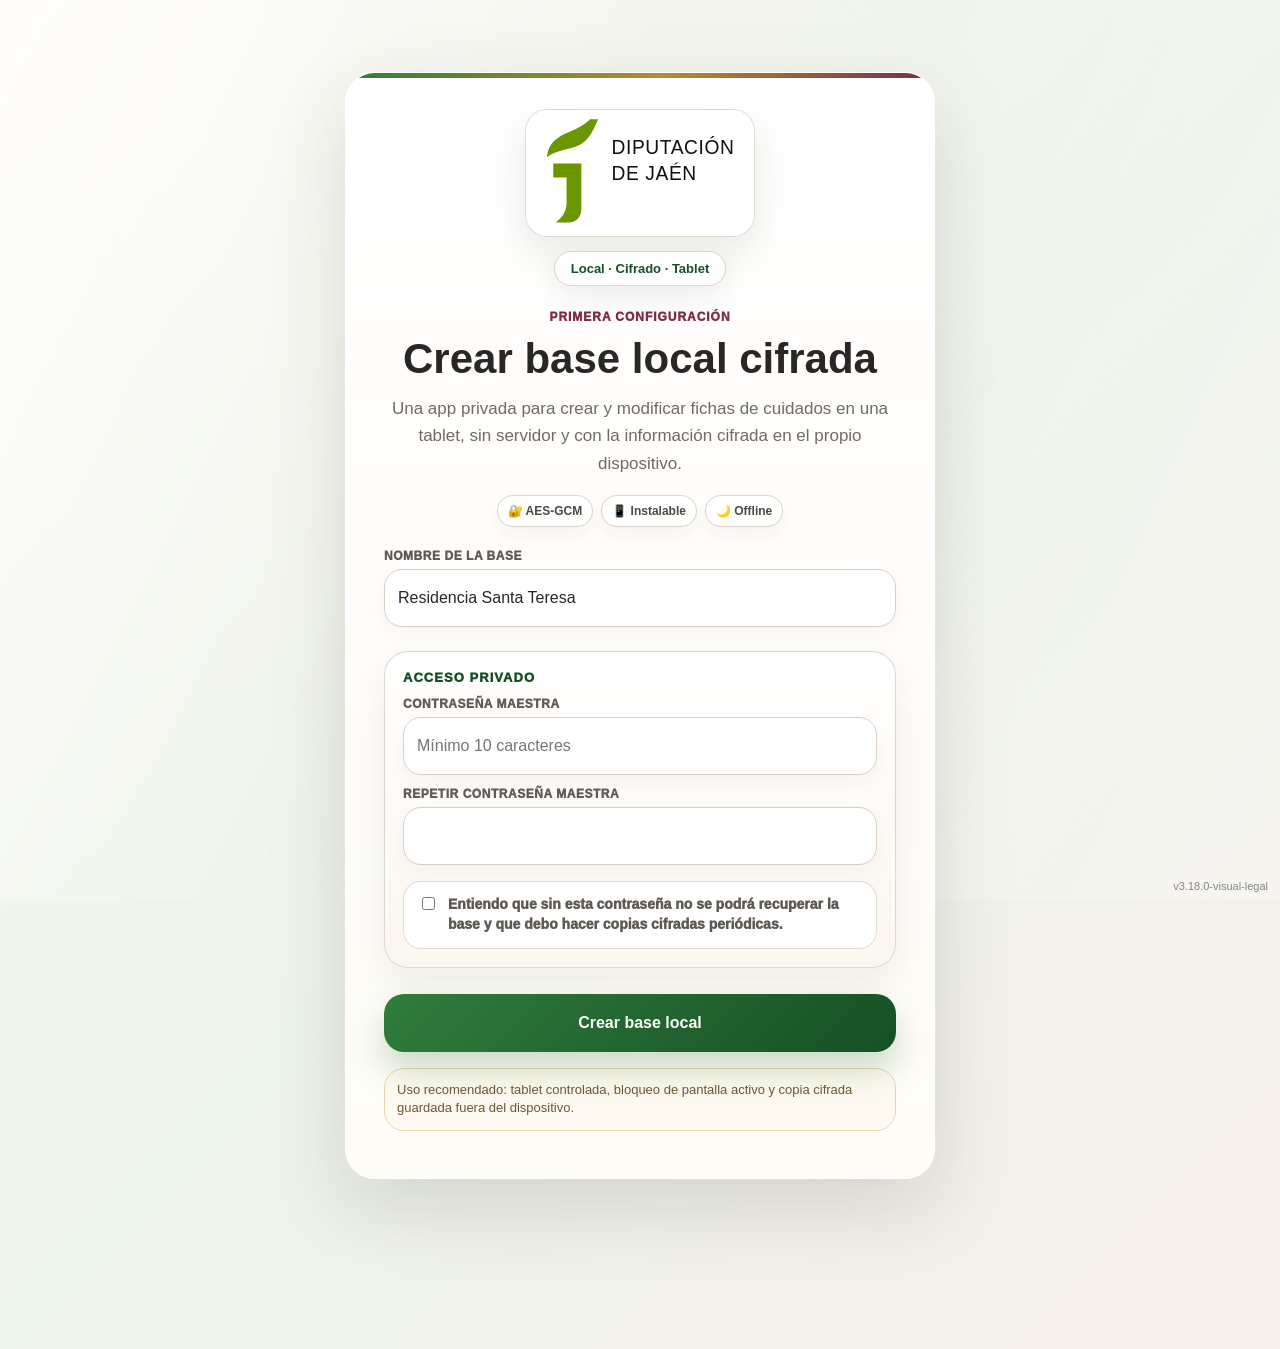
==== commit 2374c5cc: "Pulir visual de informes usuarios y ajustes" ====
--- a/index.html
+++ b/index.html
@@ -11,13 +11,13 @@
   <meta name="apple-mobile-web-app-status-bar-style" content="black-translucent">
   <title>Residencia Santa Teresa · Base local segura</title>
   <link rel="manifest" href="manifest.webmanifest">
-  <link rel="stylesheet" href="styles.css?v=v28-report-search-qr">
-  <link rel="stylesheet" href="extras.css?v=v28-report-search-qr">
-  <link rel="stylesheet" href="guided-form.css?v=v28-report-search-qr">
-  <link rel="stylesheet" href="auth-cover.css?v=v28-report-search-qr">
-  <link rel="stylesheet" href="app-flow.css?v=v28-report-search-qr">
-  <link rel="stylesheet" href="db-cards.css?v=v28-report-search-qr">
-  <link rel="stylesheet" href="settings-simple.css?v=v28-report-search-qr">
+  <link rel="stylesheet" href="styles.css?v=v29-visual-legal">
+  <link rel="stylesheet" href="extras.css?v=v29-visual-legal">
+  <link rel="stylesheet" href="guided-form.css?v=v29-visual-legal">
+  <link rel="stylesheet" href="auth-cover.css?v=v29-visual-legal">
+  <link rel="stylesheet" href="app-flow.css?v=v29-visual-legal">
+  <link rel="stylesheet" href="db-cards.css?v=v29-visual-legal">
+  <link rel="stylesheet" href="settings-simple.css?v=v29-visual-legal">
 </head>
 <body>
   <main class="shell">
@@ -152,7 +152,7 @@
           <div><p class="eyebrow">Ficha guiada</p><h2 id="currentFichaLabel">Nueva ficha</h2></div>
           <div class="editor-actions">
             <button id="previewFichaBtn" class="secondary">Ver resultado</button>
-            <button id="printFichaBtn" class="secondary">Imprimir / PDF</button>
+            <button id="printFichaBtn" class="secondary">Descargar PDF</button>
             <button id="deleteFichaBtn" class="danger" disabled>Borrar</button>
             <button id="saveFichaBtn" class="primary">Guardar cifrada</button>
           </div>
@@ -188,6 +188,7 @@
           <section class="form-section photo-card" data-step="0">
             <h3>Foto opcional</h3>
             <div class="photo-box"><img id="photoPreview" alt="Foto de la persona" hidden><span id="photoEmpty">Sin foto</span></div>
+            <button id="choosePhotoBtn" class="primary" type="button">Añadir foto</button>
             <input id="photoInput" type="file" accept="image/*">
             <button id="removePhotoBtn" class="secondary" type="button">Quitar foto</button>
             <p class="muted">La app reduce la foto si pesa mucho. La imagen queda cifrada dentro de la base local.</p>
@@ -215,7 +216,7 @@
       </section>
 
       <article id="printSheet" class="print-sheet" aria-label="Vista imprimible">
-        <div class="preview-toolbar no-print"><div><strong>Vista final de la ficha</strong><p class="muted">Este es el formato que se imprimirá. Se mantienen colores y bloques.</p></div><div class="preview-actions"><button id="backToFormBtn" class="secondary" type="button">Volver a editar</button><button id="previewSaveBtn" class="primary" type="button">Guardar cifrada</button><button id="previewPrintBtn" class="secondary" type="button">Imprimir / PDF</button></div></div>
+        <div class="preview-toolbar no-print"><div><strong>Vista final de la ficha</strong><p class="muted">Este es el formato que se imprimirá. Elige "Guardar como PDF" en la ventana del navegador.</p></div><div class="preview-actions"><button id="backToFormBtn" class="secondary" type="button">Volver a editar</button><button id="previewSaveBtn" class="primary" type="button">Guardar cifrada</button><button id="previewPrintBtn" class="secondary" type="button">Descargar PDF</button></div></div>
         <header class="print-header"><img src="assets/diputacion-jaen-logo.svg" alt=""><div><h1>Conociendo a: <span id="printTitle">Nueva ficha</span></h1><p id="printSubtitle">Ficha de cuidados personalizada</p></div></header>
         <section class="print-intro"><div class="print-photo"><img id="printPhoto" alt="" hidden><span id="printPhotoEmpty">Sin foto</span></div><div class="print-data"><p><strong>Nombre:</strong> <span id="pNombre">—</span></p><p><strong>Habitación:</strong> <span id="pHabitacion">—</span></p><p><strong>Estado:</strong> <span id="pEstado">—</span></p><p><strong>Referente:</strong> <span id="pReferente">—</span></p><p><strong>Contacto autorizado:</strong> <span id="pContacto">—</span></p></div></section>
         <section class="print-block wide"><h2>Resumen personal</h2><p id="pResumen">Sin resumen.</p></section>
@@ -226,12 +227,12 @@
     </section>
   </main>
   <nav id="bottomNav" class="bottom-nav no-print hidden" aria-label="Navegación principal"><button id="navHomeBtn" type="button" data-screen="home"><span>⌂</span><small>Inicio</small></button><button id="navUserBtn" type="button" data-screen="user"><span>＋</span><small>Usuario</small></button><button id="navFillBtn" type="button" data-screen="form"><span>✍️</span><small>Informe</small></button><button id="navDbBtn" type="button" data-screen="db"><span>📋</span><small>Base</small></button><button id="navSettingsBtn" type="button" data-screen="settings"><span>⚙️</span><small>Ajustes</small></button></nav>
-  <footer class="version">v<span id="appVersion">3.17.0-report-search-qr</span></footer>
-  <script src="app.js?v=v28-report-search-qr"></script>
-  <script src="qr-tools.js?v=v28-report-search-qr"></script>
-  <script src="guided-form.js?v=v28-report-search-qr"></script>
-  <script src="db-enhance.js?v=v28-report-search-qr"></script>
-  <script src="settings-enhance.js?v=v28-report-search-qr"></script>
-  <script src="report-workflow.js?v=v28-report-search-qr"></script>
+  <footer class="version">v<span id="appVersion">3.18.0-visual-legal</span></footer>
+  <script src="app.js?v=v29-visual-legal"></script>
+  <script src="qr-tools.js?v=v29-visual-legal"></script>
+  <script src="guided-form.js?v=v29-visual-legal"></script>
+  <script src="db-enhance.js?v=v29-visual-legal"></script>
+  <script src="settings-enhance.js?v=v29-visual-legal"></script>
+  <script src="report-workflow.js?v=v29-visual-legal"></script>
 </body>
 </html>
--- a/app-flow.css
+++ b/app-flow.css
@@ -194,6 +194,8 @@
 .screen-form .wizard-card{
   margin-top:12px!important;
   padding:12px!important;
+  border-radius:22px!important;
+  background:#fff!important;
 }
 
 .screen-form .progress-head{
@@ -201,7 +203,24 @@
 }
 
 .screen-form .step-pills{
-  display:none;
+  display:grid!important;
+  grid-template-columns:repeat(4,minmax(0,1fr))!important;
+  gap:8px!important;
+  margin-top:10px;
+}
+
+.screen-form .step-pill{
+  min-height:42px;
+  padding:8px 6px!important;
+  border-radius:14px!important;
+  font-size:12px!important;
+  box-shadow:none!important;
+}
+
+.screen-form .step-pill span{
+  width:20px!important;
+  height:20px!important;
+  margin-right:4px!important;
 }
 
 .screen-form .wizard-actions{
@@ -236,6 +255,38 @@
 .screen-form .photo-card button{
   grid-column:2;
   max-width:360px;
+}
+
+.screen-form .photo-card #photoInput{
+  position:absolute;
+  width:1px;
+  height:1px;
+  opacity:0;
+  pointer-events:none;
+}
+
+.screen-form .photo-card #choosePhotoBtn,
+.screen-form .photo-card #removePhotoBtn{
+  min-height:48px;
+}
+
+.screen-form .photo-card #removePhotoBtn{
+  margin-top:0;
+}
+
+body{
+  background:linear-gradient(135deg,#fbf8f2 0%,#edf4ea 52%,#f6eee9 100%)!important;
+}
+
+.sidebar,
+.editor,
+.print-sheet,
+.app-hero{
+  box-shadow:0 18px 48px rgba(48,39,30,.12)!important;
+}
+
+.form-section{
+  box-shadow:0 10px 24px rgba(48,39,30,.07)!important;
 }
 
 .people-registry .people-picker{
@@ -291,6 +342,10 @@
     grid-column:1;
   }
 
+  .screen-form .step-pills{
+    grid-template-columns:repeat(2,minmax(0,1fr))!important;
+  }
+
   .screen-form .photo-card .photo-box{
     grid-row:auto;
     min-height:300px;
--- a/db-cards.css
+++ b/db-cards.css
@@ -10,13 +10,13 @@
 .resident-card-shell{
   display:grid;
   grid-template-columns:minmax(0,1fr) auto;
-  gap:12px;
+  gap:14px;
   align-items:center;
-  padding:14px;
+  padding:15px 16px;
   border:1px solid #d8ead5;
-  border-radius:22px;
-  background:linear-gradient(180deg,#fff,#fffdf8);
-  box-shadow:0 12px 28px rgba(48,39,30,.08);
+  border-radius:18px;
+  background:#fff;
+  box-shadow:0 10px 24px rgba(48,39,30,.07);
   position:relative;
   overflow:hidden;
 }
@@ -53,7 +53,7 @@
   display:block;
   margin-bottom:5px;
   color:#292725;
-  font-size:20px;
+  font-size:22px;
   line-height:1.1;
 }
 
@@ -95,15 +95,16 @@
 }
 
 .resident-card-actions{
-  display:grid;
-  grid-template-columns:repeat(2,minmax(92px,1fr));
+  display:flex;
+  flex-wrap:wrap;
+  justify-content:flex-end;
   gap:8px;
-  min-width:200px;
+  min-width:310px;
 }
 
 .resident-card-actions button{
   min-height:42px;
-  padding:9px 10px;
+  padding:9px 13px;
   border-radius:14px;
   background:#fff;
   border:1px solid #d8d0c7;
@@ -111,6 +112,11 @@
   color:#315064;
   font-size:13px;
   font-weight:950;
+}
+
+.resident-card-actions button[data-action="qr"],
+.resident-card-actions button[data-action="pdf"]{
+  min-width:64px;
 }
 
 .resident-card-actions button[data-action="view"],
@@ -134,6 +140,7 @@
   }
 
   .resident-card-actions{
+    display:grid;
     grid-template-columns:repeat(4,1fr);
     min-width:0;
   }
--- a/settings-simple.css
+++ b/settings-simple.css
@@ -121,6 +121,33 @@
   border-color:#d8ead5!important;
 }
 
+.screen-settings .settings-legal-card{
+  padding:16px!important;
+  border:1px solid #d8ead5!important;
+  border-radius:20px!important;
+  background:#fff!important;
+  box-shadow:none!important;
+}
+
+.screen-settings .settings-legal-card summary{
+  cursor:pointer;
+  color:#164f25;
+  font-size:20px;
+  font-weight:950;
+}
+
+.screen-settings .settings-legal-card div{
+  display:grid;
+  gap:8px;
+  margin-top:12px;
+  color:#665d56;
+  line-height:1.45;
+}
+
+.screen-settings .settings-legal-card p{
+  margin:0;
+}
+
 @media(max-width:760px){
   .screen-settings .settings-grid{
     grid-template-columns:1fr!important;
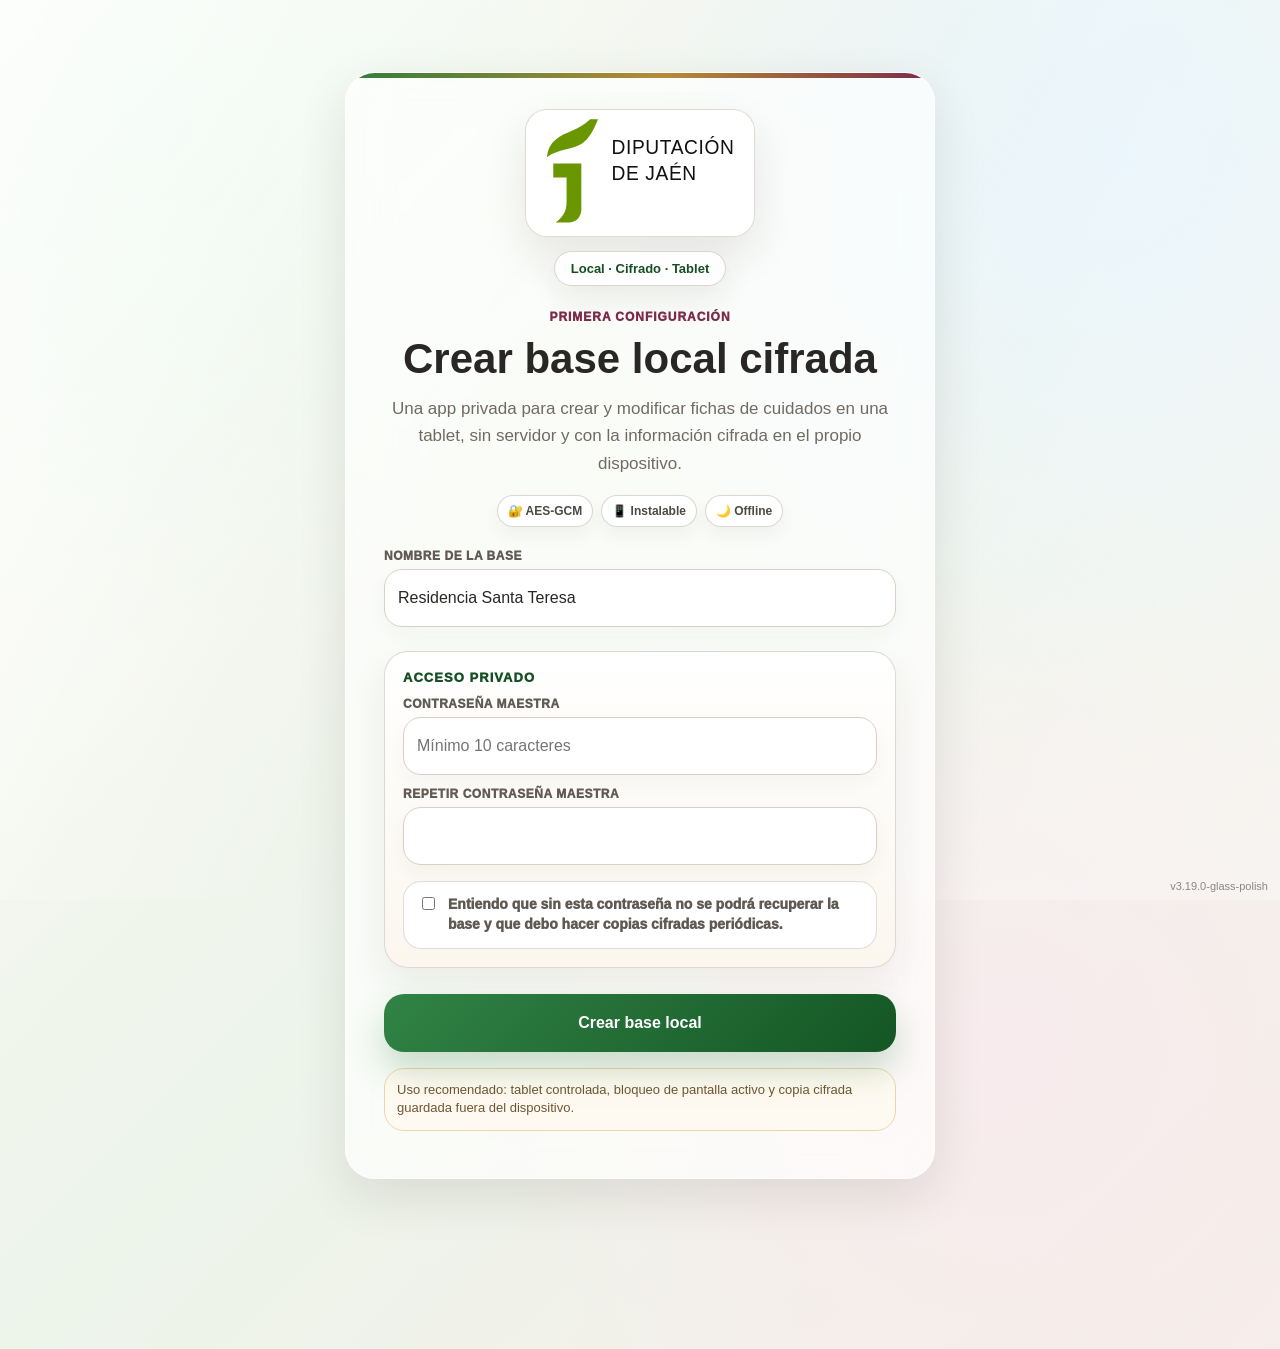
==== commit 6d9a6dd8: "Añadir acabado cristal estilo iOS" ====
--- a/index.html
+++ b/index.html
@@ -18,6 +18,7 @@
   <link rel="stylesheet" href="app-flow.css?v=v29-visual-legal">
   <link rel="stylesheet" href="db-cards.css?v=v29-visual-legal">
   <link rel="stylesheet" href="settings-simple.css?v=v29-visual-legal">
+  <link rel="stylesheet" href="iphone-glass.css?v=v30-glass-polish">
 </head>
 <body>
   <main class="shell">
@@ -227,12 +228,12 @@
     </section>
   </main>
   <nav id="bottomNav" class="bottom-nav no-print hidden" aria-label="Navegación principal"><button id="navHomeBtn" type="button" data-screen="home"><span>⌂</span><small>Inicio</small></button><button id="navUserBtn" type="button" data-screen="user"><span>＋</span><small>Usuario</small></button><button id="navFillBtn" type="button" data-screen="form"><span>✍️</span><small>Informe</small></button><button id="navDbBtn" type="button" data-screen="db"><span>📋</span><small>Base</small></button><button id="navSettingsBtn" type="button" data-screen="settings"><span>⚙️</span><small>Ajustes</small></button></nav>
-  <footer class="version">v<span id="appVersion">3.18.0-visual-legal</span></footer>
-  <script src="app.js?v=v29-visual-legal"></script>
-  <script src="qr-tools.js?v=v29-visual-legal"></script>
-  <script src="guided-form.js?v=v29-visual-legal"></script>
-  <script src="db-enhance.js?v=v29-visual-legal"></script>
-  <script src="settings-enhance.js?v=v29-visual-legal"></script>
-  <script src="report-workflow.js?v=v29-visual-legal"></script>
+  <footer class="version">v<span id="appVersion">3.19.0-glass-polish</span></footer>
+  <script src="app.js?v=v30-glass-polish"></script>
+  <script src="qr-tools.js?v=v30-glass-polish"></script>
+  <script src="guided-form.js?v=v30-glass-polish"></script>
+  <script src="db-enhance.js?v=v30-glass-polish"></script>
+  <script src="settings-enhance.js?v=v30-glass-polish"></script>
+  <script src="report-workflow.js?v=v30-glass-polish"></script>
 </body>
 </html>
--- a/iphone-glass.css
+++ b/iphone-glass.css
@@ -0,0 +1,169 @@
+/* Soft glass polish inspired by iOS */
+:root{
+  --glass-panel:rgba(255,255,255,.68);
+  --glass-panel-strong:rgba(255,255,255,.82);
+  --glass-border:rgba(255,255,255,.72);
+  --glass-line:rgba(102,93,86,.16);
+  --accent-mint:#dff5e4;
+  --accent-sky:#e6f4ff;
+  --accent-blush:#fae9ef;
+  --accent-gold:#fff5d8;
+}
+
+body{
+  background:
+    linear-gradient(135deg,rgba(255,255,255,.52),rgba(255,255,255,0) 36%),
+    radial-gradient(circle at 10% 8%,rgba(223,245,228,.9),transparent 32%),
+    radial-gradient(circle at 88% 12%,rgba(230,244,255,.86),transparent 34%),
+    radial-gradient(circle at 78% 78%,rgba(250,233,239,.74),transparent 34%),
+    linear-gradient(135deg,#fbf8f2 0%,#edf4ea 52%,#f6eee9 100%)!important;
+}
+
+.module-home,
+.module-title,
+.sidebar,
+.editor,
+.print-sheet,
+.auth-card,
+.report-user-selector,
+.wizard-card,
+.form-section,
+.resident-card-shell,
+.settings-card,
+.settings-legal-card,
+.settings-version-card,
+.people-registry,
+.people-hero,
+.search-card,
+.vault-stats article{
+  background:var(--glass-panel)!important;
+  border-color:var(--glass-border)!important;
+  box-shadow:0 18px 50px rgba(48,39,30,.11), inset 0 1px 0 rgba(255,255,255,.78)!important;
+  backdrop-filter:blur(22px) saturate(1.28)!important;
+  -webkit-backdrop-filter:blur(22px) saturate(1.28)!important;
+}
+
+.editor,
+.sidebar,
+.module-home{
+  background:linear-gradient(180deg,rgba(255,255,255,.76),rgba(255,253,248,.62))!important;
+}
+
+.bottom-nav{
+  background:rgba(255,255,255,.64)!important;
+  border-color:rgba(255,255,255,.78)!important;
+  box-shadow:0 18px 50px rgba(48,39,30,.18), inset 0 1px 0 rgba(255,255,255,.85)!important;
+  backdrop-filter:blur(26px) saturate(1.35)!important;
+  -webkit-backdrop-filter:blur(26px) saturate(1.35)!important;
+}
+
+.bottom-nav button.active{
+  background:linear-gradient(135deg,#2f7d3b,#155622)!important;
+  box-shadow:0 10px 24px rgba(47,125,59,.28), inset 0 1px 0 rgba(255,255,255,.18)!important;
+}
+
+.primary{
+  background:linear-gradient(135deg,#318346,#145624)!important;
+  box-shadow:0 12px 28px rgba(47,125,59,.22), inset 0 1px 0 rgba(255,255,255,.18)!important;
+}
+
+.secondary{
+  background:rgba(255,255,255,.72)!important;
+  border-color:var(--glass-line)!important;
+  box-shadow:0 8px 22px rgba(48,39,30,.07), inset 0 1px 0 rgba(255,255,255,.72)!important;
+}
+
+input,
+textarea,
+select{
+  background:rgba(255,255,255,.74)!important;
+  border-color:rgba(102,93,86,.2)!important;
+  box-shadow:inset 0 1px 0 rgba(255,255,255,.78),0 1px 0 rgba(255,255,255,.6)!important;
+}
+
+input:focus,
+textarea:focus,
+select:focus{
+  background:rgba(255,255,255,.92)!important;
+  box-shadow:0 0 0 4px rgba(47,125,59,.15), inset 0 1px 0 rgba(255,255,255,.85)!important;
+}
+
+.step-pill{
+  background:rgba(255,255,255,.62)!important;
+  border-color:rgba(102,93,86,.14)!important;
+}
+
+.step-pill.active{
+  background:linear-gradient(135deg,#318346,#155622)!important;
+}
+
+.progress{
+  background:rgba(255,255,255,.58)!important;
+}
+
+.progress span{
+  background:linear-gradient(90deg,#2f7d3b,#9fd68e,#e9be64)!important;
+}
+
+.form-section:nth-of-type(1){
+  background:linear-gradient(180deg,rgba(255,255,255,.8),rgba(223,245,228,.5))!important;
+}
+
+.photo-card{
+  background:linear-gradient(135deg,rgba(255,255,255,.82),rgba(230,244,255,.55))!important;
+}
+
+.photo-box{
+  background:linear-gradient(135deg,rgba(223,245,228,.82),rgba(255,255,255,.58))!important;
+  border-color:rgba(47,125,59,.22)!important;
+}
+
+.resident-card-shell::before{
+  background:linear-gradient(180deg,#2f7d3b,#7dbd67,#e3b95d)!important;
+}
+
+.resident-card-list .status-badge{
+  background:rgba(223,245,228,.9)!important;
+  box-shadow:inset 0 1px 0 rgba(255,255,255,.72);
+}
+
+.resident-card-list .status-badge.review{
+  background:rgba(255,245,216,.96)!important;
+}
+
+.resident-card-list .status-badge.archived{
+  background:rgba(241,238,233,.92)!important;
+}
+
+.settings-hero-card{
+  background:linear-gradient(135deg,rgba(22,79,37,.96),rgba(47,125,59,.86))!important;
+  box-shadow:0 18px 48px rgba(47,125,59,.22), inset 0 1px 0 rgba(255,255,255,.18)!important;
+}
+
+.settings-lock-icon,
+.guided-icon,
+.people-hero>span{
+  background:rgba(255,255,255,.68)!important;
+  border:1px solid rgba(255,255,255,.72)!important;
+  box-shadow:0 12px 28px rgba(48,39,30,.1), inset 0 1px 0 rgba(255,255,255,.82)!important;
+  backdrop-filter:blur(18px) saturate(1.2);
+  -webkit-backdrop-filter:blur(18px) saturate(1.2);
+}
+
+.report-user-card,
+.report-empty,
+.person-mini-card{
+  background:rgba(255,255,255,.66)!important;
+  border-color:rgba(47,125,59,.18)!important;
+  box-shadow:inset 0 1px 0 rgba(255,255,255,.76)!important;
+}
+
+.danger{
+  background:rgba(255,241,238,.82)!important;
+}
+
+@media(max-width:620px){
+  .bottom-nav{
+    background:rgba(255,255,255,.7)!important;
+  }
+}
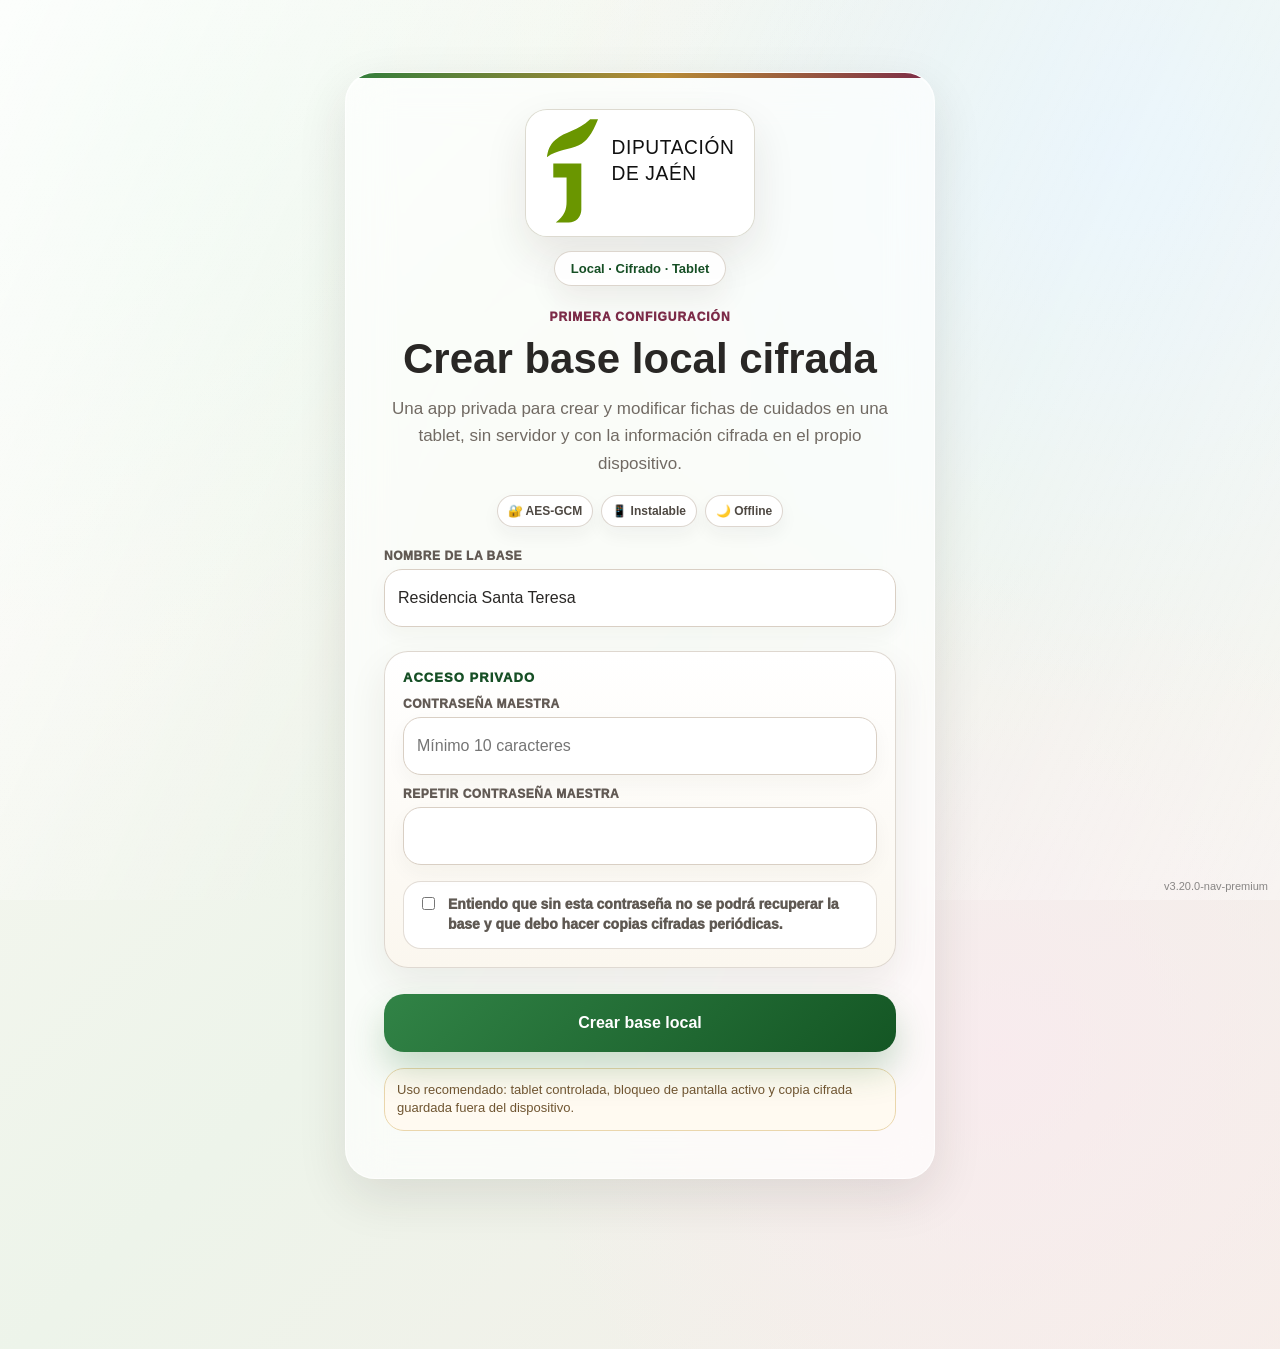
==== commit 03dbdbc6: "Mejorar botones de navegacion premium" ====
--- a/index.html
+++ b/index.html
@@ -18,7 +18,7 @@
   <link rel="stylesheet" href="app-flow.css?v=v29-visual-legal">
   <link rel="stylesheet" href="db-cards.css?v=v29-visual-legal">
   <link rel="stylesheet" href="settings-simple.css?v=v29-visual-legal">
-  <link rel="stylesheet" href="iphone-glass.css?v=v30-glass-polish">
+  <link rel="stylesheet" href="iphone-glass.css?v=v31-nav-premium">
 </head>
 <body>
   <main class="shell">
@@ -228,12 +228,12 @@
     </section>
   </main>
   <nav id="bottomNav" class="bottom-nav no-print hidden" aria-label="Navegación principal"><button id="navHomeBtn" type="button" data-screen="home"><span>⌂</span><small>Inicio</small></button><button id="navUserBtn" type="button" data-screen="user"><span>＋</span><small>Usuario</small></button><button id="navFillBtn" type="button" data-screen="form"><span>✍️</span><small>Informe</small></button><button id="navDbBtn" type="button" data-screen="db"><span>📋</span><small>Base</small></button><button id="navSettingsBtn" type="button" data-screen="settings"><span>⚙️</span><small>Ajustes</small></button></nav>
-  <footer class="version">v<span id="appVersion">3.19.0-glass-polish</span></footer>
-  <script src="app.js?v=v30-glass-polish"></script>
-  <script src="qr-tools.js?v=v30-glass-polish"></script>
-  <script src="guided-form.js?v=v30-glass-polish"></script>
-  <script src="db-enhance.js?v=v30-glass-polish"></script>
-  <script src="settings-enhance.js?v=v30-glass-polish"></script>
-  <script src="report-workflow.js?v=v30-glass-polish"></script>
+  <footer class="version">v<span id="appVersion">3.20.0-nav-premium</span></footer>
+  <script src="app.js?v=v31-nav-premium"></script>
+  <script src="qr-tools.js?v=v31-nav-premium"></script>
+  <script src="guided-form.js?v=v31-nav-premium"></script>
+  <script src="db-enhance.js?v=v31-nav-premium"></script>
+  <script src="settings-enhance.js?v=v31-nav-premium"></script>
+  <script src="report-workflow.js?v=v31-nav-premium"></script>
 </body>
 </html>
--- a/iphone-glass.css
+++ b/iphone-glass.css
@@ -55,11 +55,72 @@
   box-shadow:0 18px 50px rgba(48,39,30,.18), inset 0 1px 0 rgba(255,255,255,.85)!important;
   backdrop-filter:blur(26px) saturate(1.35)!important;
   -webkit-backdrop-filter:blur(26px) saturate(1.35)!important;
+  min-height:78px!important;
+  padding:9px!important;
+  gap:8px!important;
+}
+
+.bottom-nav button{
+  position:relative;
+  min-height:58px;
+  border-radius:20px!important;
+  color:#5f5953!important;
+  transition:background .18s ease,color .18s ease,box-shadow .18s ease,transform .18s ease!important;
+}
+
+.bottom-nav button span{
+  width:34px;
+  height:30px;
+  display:grid;
+  place-items:center;
+  border-radius:15px;
+  background:rgba(255,255,255,.44);
+  border:1px solid rgba(255,255,255,.5);
+  box-shadow:inset 0 1px 0 rgba(255,255,255,.74);
+  font-size:18px!important;
+  transition:background .18s ease,box-shadow .18s ease,transform .18s ease;
+}
+
+.bottom-nav button small{
+  margin-top:2px;
+  font-size:11px!important;
+  font-weight:950;
+  letter-spacing:.01em;
+}
+
+.bottom-nav button:hover{
+  background:rgba(255,255,255,.42)!important;
+  color:#164f25!important;
+}
+
+.bottom-nav button:hover span{
+  transform:translateY(-1px);
+  background:rgba(223,245,228,.82);
 }
 
 .bottom-nav button.active{
-  background:linear-gradient(135deg,#2f7d3b,#155622)!important;
-  box-shadow:0 10px 24px rgba(47,125,59,.28), inset 0 1px 0 rgba(255,255,255,.18)!important;
+  background:linear-gradient(135deg,rgba(47,125,59,.96),rgba(21,86,34,.96))!important;
+  color:#fff!important;
+  box-shadow:0 12px 28px rgba(47,125,59,.3), inset 0 1px 0 rgba(255,255,255,.22)!important;
+  transform:translateY(-2px)!important;
+}
+
+.bottom-nav button.active span{
+  background:rgba(255,255,255,.22);
+  border-color:rgba(255,255,255,.26);
+  box-shadow:inset 0 1px 0 rgba(255,255,255,.28),0 8px 18px rgba(14,62,26,.18);
+}
+
+.bottom-nav button.active::after{
+  content:"";
+  position:absolute;
+  left:50%;
+  bottom:5px;
+  width:18px;
+  height:3px;
+  transform:translateX(-50%);
+  border-radius:999px;
+  background:rgba(255,255,255,.7);
 }
 
 .primary{
@@ -165,5 +226,21 @@
 @media(max-width:620px){
   .bottom-nav{
     background:rgba(255,255,255,.7)!important;
-  }
-}
+    gap:5px!important;
+    padding:7px!important;
+  }
+
+  .bottom-nav button{
+    min-height:56px;
+  }
+
+  .bottom-nav button span{
+    width:30px;
+    height:28px;
+    font-size:17px!important;
+  }
+
+  .bottom-nav button small{
+    font-size:10px!important;
+  }
+}
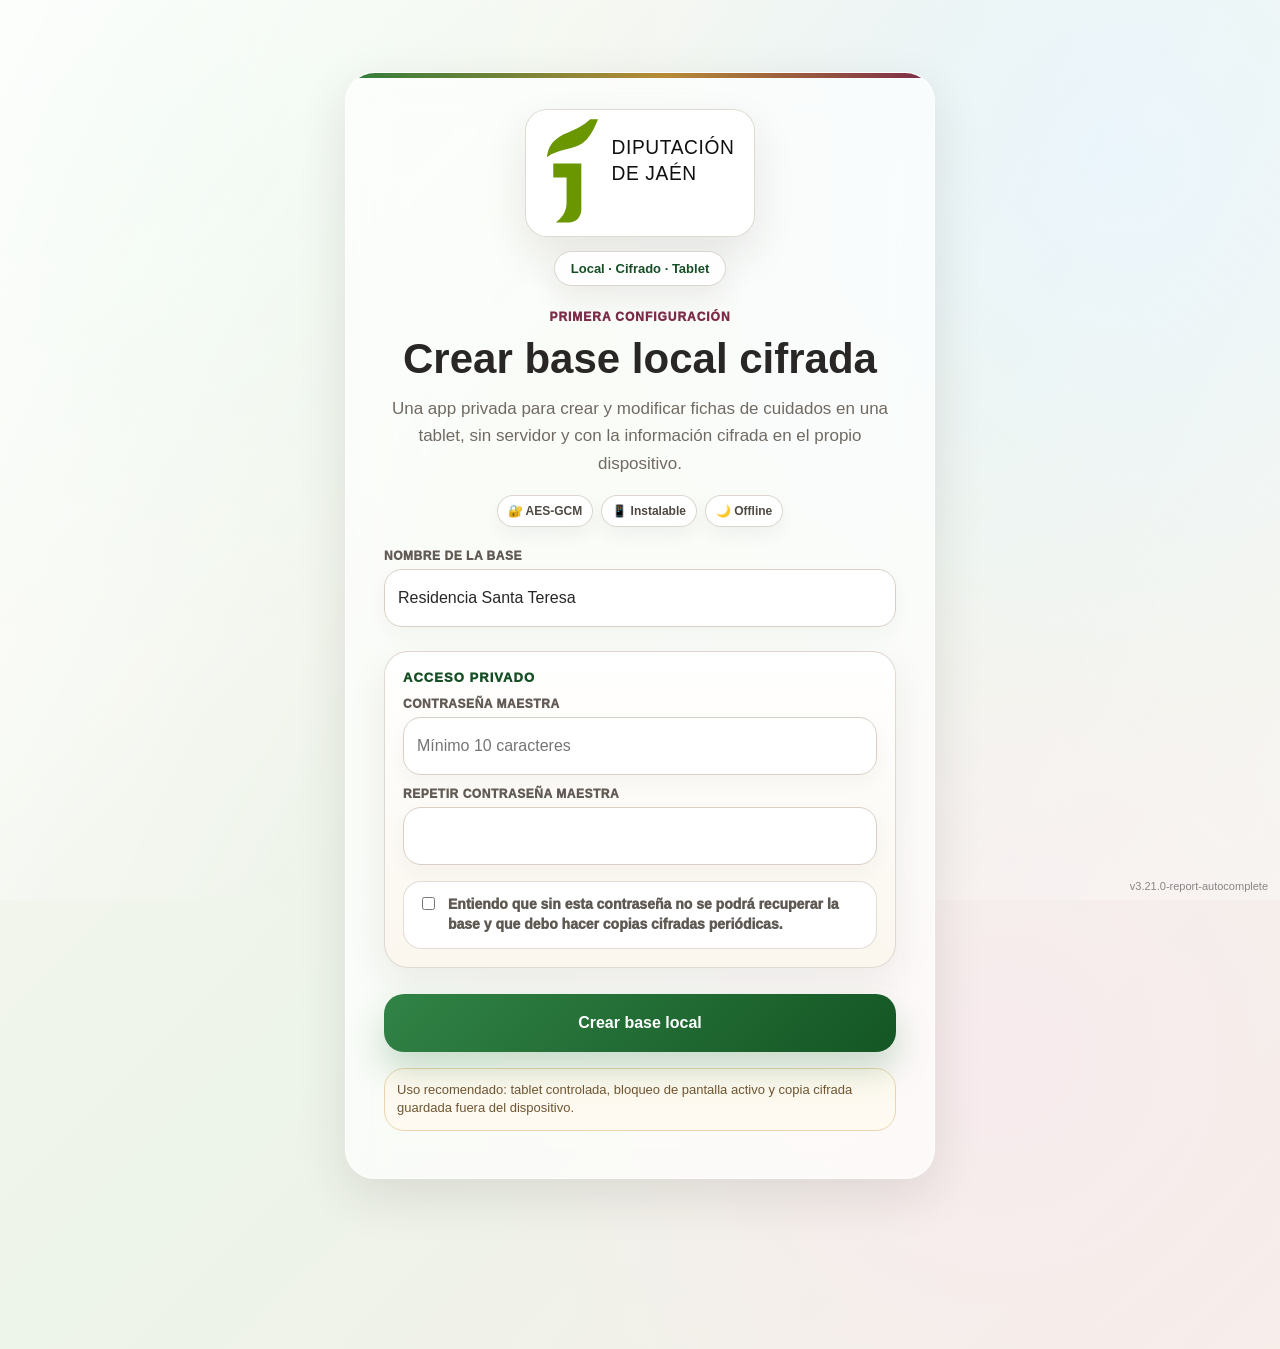
==== commit c8ca3025: "Añadir autocompletar de usuario en informes" ====
--- a/index.html
+++ b/index.html
@@ -15,7 +15,7 @@
   <link rel="stylesheet" href="extras.css?v=v29-visual-legal">
   <link rel="stylesheet" href="guided-form.css?v=v29-visual-legal">
   <link rel="stylesheet" href="auth-cover.css?v=v29-visual-legal">
-  <link rel="stylesheet" href="app-flow.css?v=v29-visual-legal">
+  <link rel="stylesheet" href="app-flow.css?v=v32-report-autocomplete">
   <link rel="stylesheet" href="db-cards.css?v=v29-visual-legal">
   <link rel="stylesheet" href="settings-simple.css?v=v29-visual-legal">
   <link rel="stylesheet" href="iphone-glass.css?v=v31-nav-premium">
@@ -228,12 +228,12 @@
     </section>
   </main>
   <nav id="bottomNav" class="bottom-nav no-print hidden" aria-label="Navegación principal"><button id="navHomeBtn" type="button" data-screen="home"><span>⌂</span><small>Inicio</small></button><button id="navUserBtn" type="button" data-screen="user"><span>＋</span><small>Usuario</small></button><button id="navFillBtn" type="button" data-screen="form"><span>✍️</span><small>Informe</small></button><button id="navDbBtn" type="button" data-screen="db"><span>📋</span><small>Base</small></button><button id="navSettingsBtn" type="button" data-screen="settings"><span>⚙️</span><small>Ajustes</small></button></nav>
-  <footer class="version">v<span id="appVersion">3.20.0-nav-premium</span></footer>
-  <script src="app.js?v=v31-nav-premium"></script>
-  <script src="qr-tools.js?v=v31-nav-premium"></script>
-  <script src="guided-form.js?v=v31-nav-premium"></script>
-  <script src="db-enhance.js?v=v31-nav-premium"></script>
-  <script src="settings-enhance.js?v=v31-nav-premium"></script>
-  <script src="report-workflow.js?v=v31-nav-premium"></script>
+  <footer class="version">v<span id="appVersion">3.21.0-report-autocomplete</span></footer>
+  <script src="app.js?v=v32-report-autocomplete"></script>
+  <script src="qr-tools.js?v=v32-report-autocomplete"></script>
+  <script src="guided-form.js?v=v32-report-autocomplete"></script>
+  <script src="db-enhance.js?v=v32-report-autocomplete"></script>
+  <script src="settings-enhance.js?v=v32-report-autocomplete"></script>
+  <script src="report-workflow.js?v=v32-report-autocomplete"></script>
 </body>
 </html>
--- a/app-flow.css
+++ b/app-flow.css
@@ -94,6 +94,15 @@
   box-shadow:none;
 }
 
+.report-user-card{
+  cursor:pointer;
+}
+
+.report-user-card:focus-visible{
+  outline:3px solid rgba(47,125,59,.22);
+  outline-offset:2px;
+}
+
 .report-user-card strong,
 .report-empty strong{
   display:block;
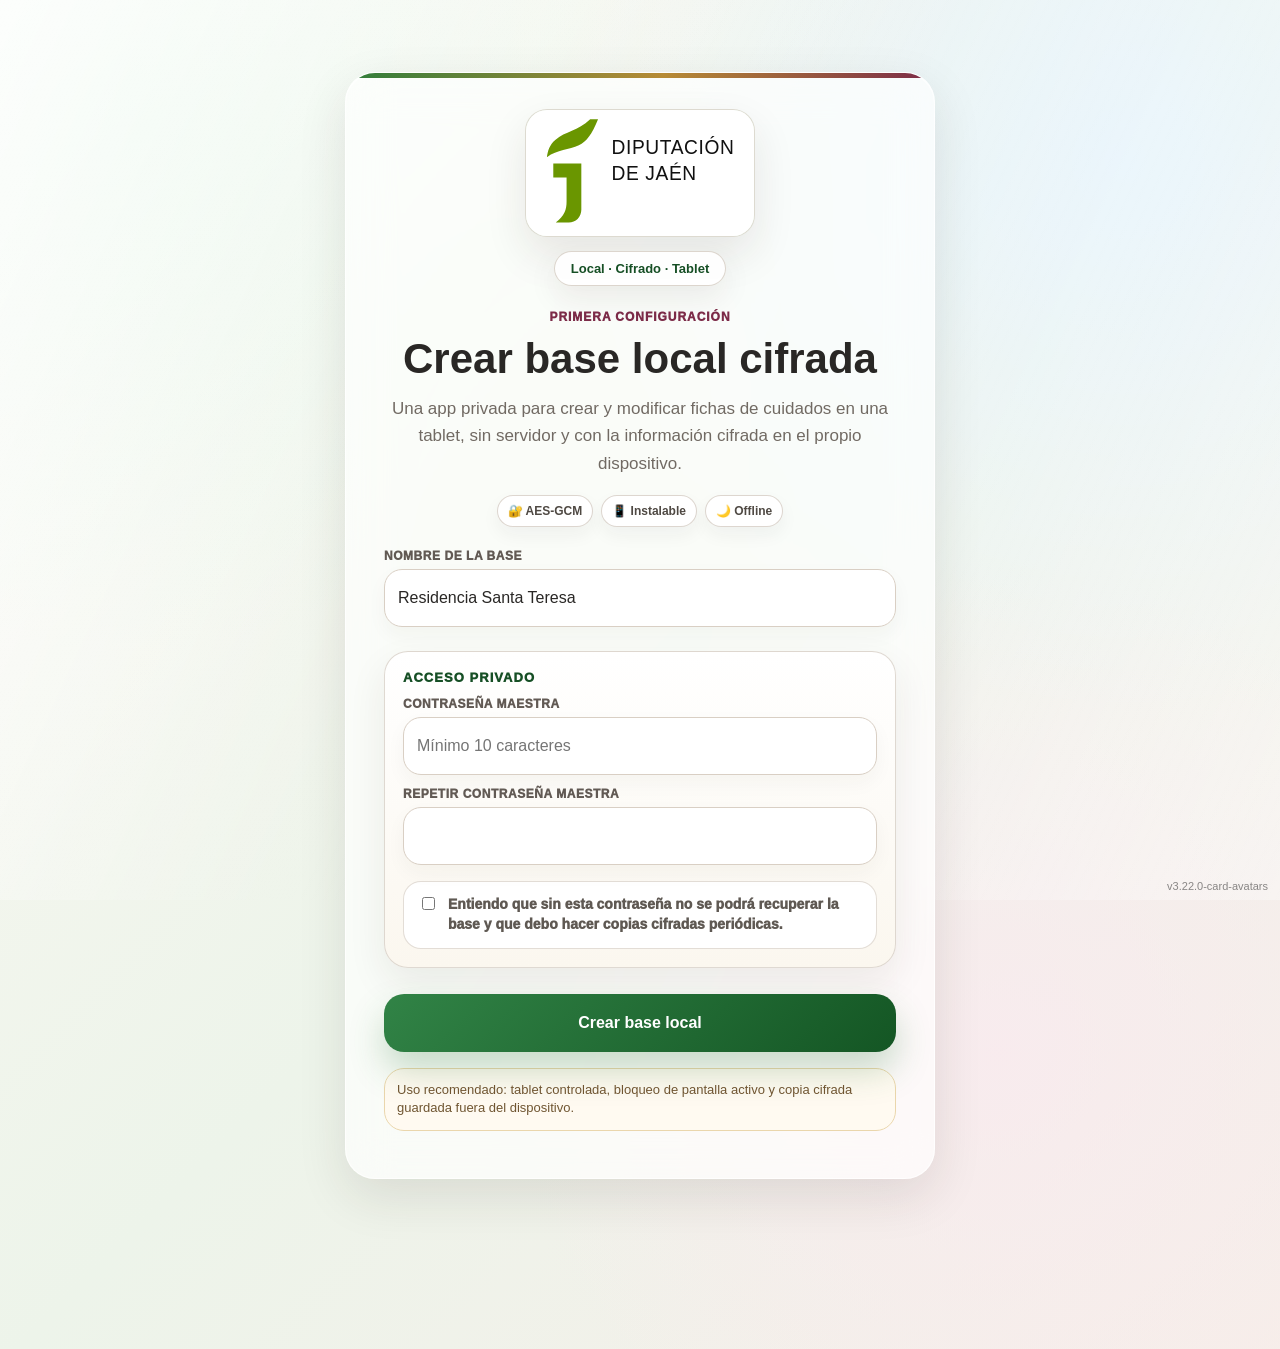
==== commit cb6ff272: "Mostrar avatar circular en tarjetas de usuario" ====
--- a/index.html
+++ b/index.html
@@ -16,7 +16,7 @@
   <link rel="stylesheet" href="guided-form.css?v=v29-visual-legal">
   <link rel="stylesheet" href="auth-cover.css?v=v29-visual-legal">
   <link rel="stylesheet" href="app-flow.css?v=v32-report-autocomplete">
-  <link rel="stylesheet" href="db-cards.css?v=v29-visual-legal">
+  <link rel="stylesheet" href="db-cards.css?v=v33-card-avatars">
   <link rel="stylesheet" href="settings-simple.css?v=v29-visual-legal">
   <link rel="stylesheet" href="iphone-glass.css?v=v31-nav-premium">
 </head>
@@ -228,12 +228,12 @@
     </section>
   </main>
   <nav id="bottomNav" class="bottom-nav no-print hidden" aria-label="Navegación principal"><button id="navHomeBtn" type="button" data-screen="home"><span>⌂</span><small>Inicio</small></button><button id="navUserBtn" type="button" data-screen="user"><span>＋</span><small>Usuario</small></button><button id="navFillBtn" type="button" data-screen="form"><span>✍️</span><small>Informe</small></button><button id="navDbBtn" type="button" data-screen="db"><span>📋</span><small>Base</small></button><button id="navSettingsBtn" type="button" data-screen="settings"><span>⚙️</span><small>Ajustes</small></button></nav>
-  <footer class="version">v<span id="appVersion">3.21.0-report-autocomplete</span></footer>
-  <script src="app.js?v=v32-report-autocomplete"></script>
+  <footer class="version">v<span id="appVersion">3.22.0-card-avatars</span></footer>
+  <script src="app.js?v=v33-card-avatars"></script>
   <script src="qr-tools.js?v=v32-report-autocomplete"></script>
   <script src="guided-form.js?v=v32-report-autocomplete"></script>
-  <script src="db-enhance.js?v=v32-report-autocomplete"></script>
-  <script src="settings-enhance.js?v=v32-report-autocomplete"></script>
+  <script src="db-enhance.js?v=v33-card-avatars"></script>
+  <script src="settings-enhance.js?v=v33-card-avatars"></script>
   <script src="report-workflow.js?v=v32-report-autocomplete"></script>
 </body>
 </html>
--- a/db-cards.css
+++ b/db-cards.css
@@ -9,7 +9,7 @@
 
 .resident-card-shell{
   display:grid;
-  grid-template-columns:minmax(0,1fr) auto;
+  grid-template-columns:82px minmax(0,1fr) auto;
   gap:14px;
   align-items:center;
   padding:15px 16px;
@@ -19,6 +19,30 @@
   box-shadow:0 10px 24px rgba(48,39,30,.07);
   position:relative;
   overflow:hidden;
+}
+
+.resident-avatar{
+  width:68px;
+  height:68px;
+  margin-left:6px;
+  display:grid;
+  place-items:center;
+  border-radius:999px;
+  overflow:hidden;
+  background:linear-gradient(135deg,#e9f6e9,#e7f3fb);
+  border:3px solid rgba(255,255,255,.86);
+  box-shadow:0 10px 24px rgba(48,39,30,.12),0 0 0 1px rgba(47,125,59,.16);
+  color:#164f25;
+  font-size:22px;
+  font-weight:950;
+  text-transform:uppercase;
+}
+
+.resident-avatar img{
+  width:100%;
+  height:100%;
+  object-fit:cover;
+  display:block;
 }
 
 .resident-card-shell::before{
@@ -134,12 +158,20 @@
 
 @media(max-width:700px){
   .resident-card-shell{
-    grid-template-columns:1fr;
+    grid-template-columns:58px 1fr;
     gap:10px;
     padding:14px 12px 12px;
   }
 
+  .resident-avatar{
+    width:52px;
+    height:52px;
+    margin-left:2px;
+    font-size:17px;
+  }
+
   .resident-card-actions{
+    grid-column:1/-1;
     display:grid;
     grid-template-columns:repeat(4,1fr);
     min-width:0;
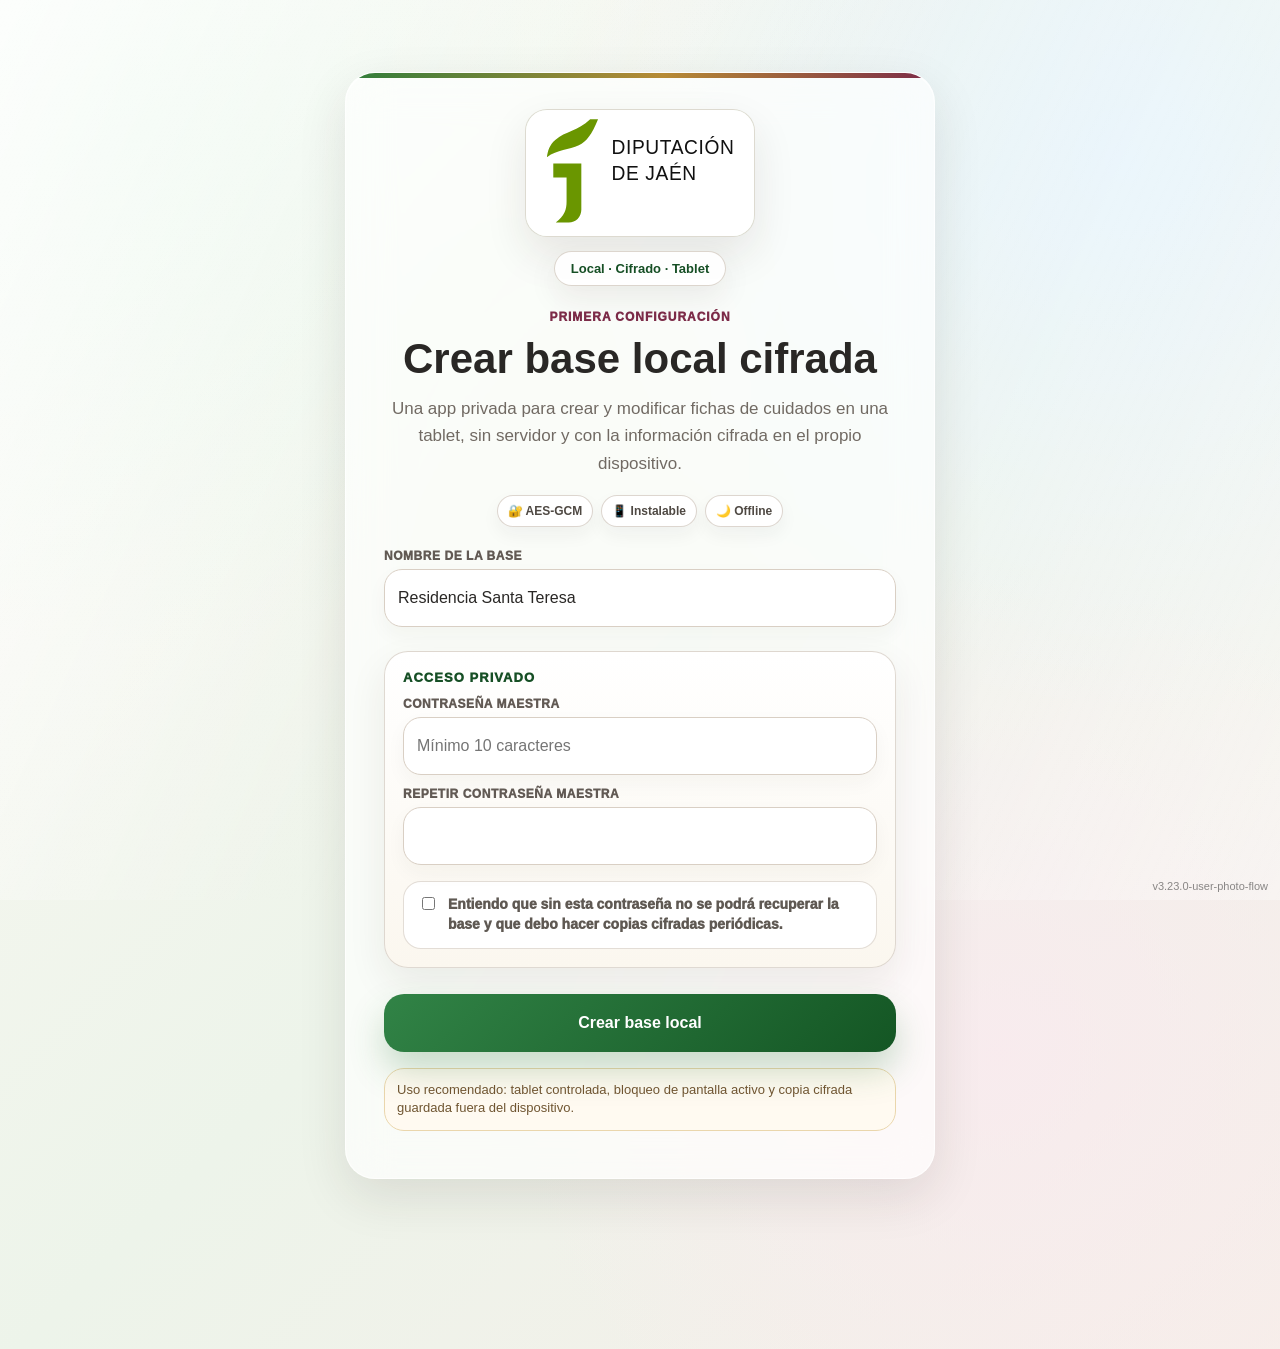
==== commit 83774819: "Mover foto al alta de usuario" ====
--- a/index.html
+++ b/index.html
@@ -15,7 +15,7 @@
   <link rel="stylesheet" href="extras.css?v=v29-visual-legal">
   <link rel="stylesheet" href="guided-form.css?v=v29-visual-legal">
   <link rel="stylesheet" href="auth-cover.css?v=v29-visual-legal">
-  <link rel="stylesheet" href="app-flow.css?v=v32-report-autocomplete">
+  <link rel="stylesheet" href="app-flow.css?v=v34-user-photo-flow">
   <link rel="stylesheet" href="db-cards.css?v=v33-card-avatars">
   <link rel="stylesheet" href="settings-simple.css?v=v29-visual-legal">
   <link rel="stylesheet" href="iphone-glass.css?v=v31-nav-premium">
@@ -228,12 +228,12 @@
     </section>
   </main>
   <nav id="bottomNav" class="bottom-nav no-print hidden" aria-label="Navegación principal"><button id="navHomeBtn" type="button" data-screen="home"><span>⌂</span><small>Inicio</small></button><button id="navUserBtn" type="button" data-screen="user"><span>＋</span><small>Usuario</small></button><button id="navFillBtn" type="button" data-screen="form"><span>✍️</span><small>Informe</small></button><button id="navDbBtn" type="button" data-screen="db"><span>📋</span><small>Base</small></button><button id="navSettingsBtn" type="button" data-screen="settings"><span>⚙️</span><small>Ajustes</small></button></nav>
-  <footer class="version">v<span id="appVersion">3.22.0-card-avatars</span></footer>
-  <script src="app.js?v=v33-card-avatars"></script>
+  <footer class="version">v<span id="appVersion">3.23.0-user-photo-flow</span></footer>
+  <script src="app.js?v=v34-user-photo-flow"></script>
   <script src="qr-tools.js?v=v32-report-autocomplete"></script>
   <script src="guided-form.js?v=v32-report-autocomplete"></script>
   <script src="db-enhance.js?v=v33-card-avatars"></script>
-  <script src="settings-enhance.js?v=v33-card-avatars"></script>
-  <script src="report-workflow.js?v=v32-report-autocomplete"></script>
+  <script src="settings-enhance.js?v=v34-user-photo-flow"></script>
+  <script src="report-workflow.js?v=v34-user-photo-flow"></script>
 </body>
 </html>
--- a/app-flow.css
+++ b/app-flow.css
@@ -238,11 +238,50 @@
 }
 
 .screen-form .photo-card{
+  display:none!important;
   grid-column:1/-1;
-  display:grid;
-  grid-template-columns:minmax(260px,360px) minmax(0,1fr);
+}
+
+.quick-person-photo{
+  grid-column:1/-1;
+  display:grid;
+  grid-template-columns:128px minmax(0,1fr);
   gap:16px;
   align-items:start;
+}
+
+.quick-person-photo-preview{
+  width:112px;
+  height:112px;
+  display:grid;
+  place-items:center;
+  border-radius:999px;
+  overflow:hidden;
+  background:linear-gradient(135deg,#e9f6e9,#e7f3fb);
+  border:4px solid rgba(255,255,255,.92);
+  box-shadow:0 12px 28px rgba(48,39,30,.12),0 0 0 1px rgba(47,125,59,.16);
+  color:#164f25;
+  font-weight:950;
+}
+
+.quick-person-photo-preview img{
+  width:100%;
+  height:100%;
+  object-fit:cover;
+}
+
+.quick-person-photo input[type="file"]{
+  position:absolute;
+  width:1px;
+  height:1px;
+  opacity:0;
+  pointer-events:none;
+}
+
+.quick-person-photo button{
+  grid-column:auto!important;
+  width:auto!important;
+  margin:0 8px 8px 0;
 }
 
 .screen-form .photo-card h3,
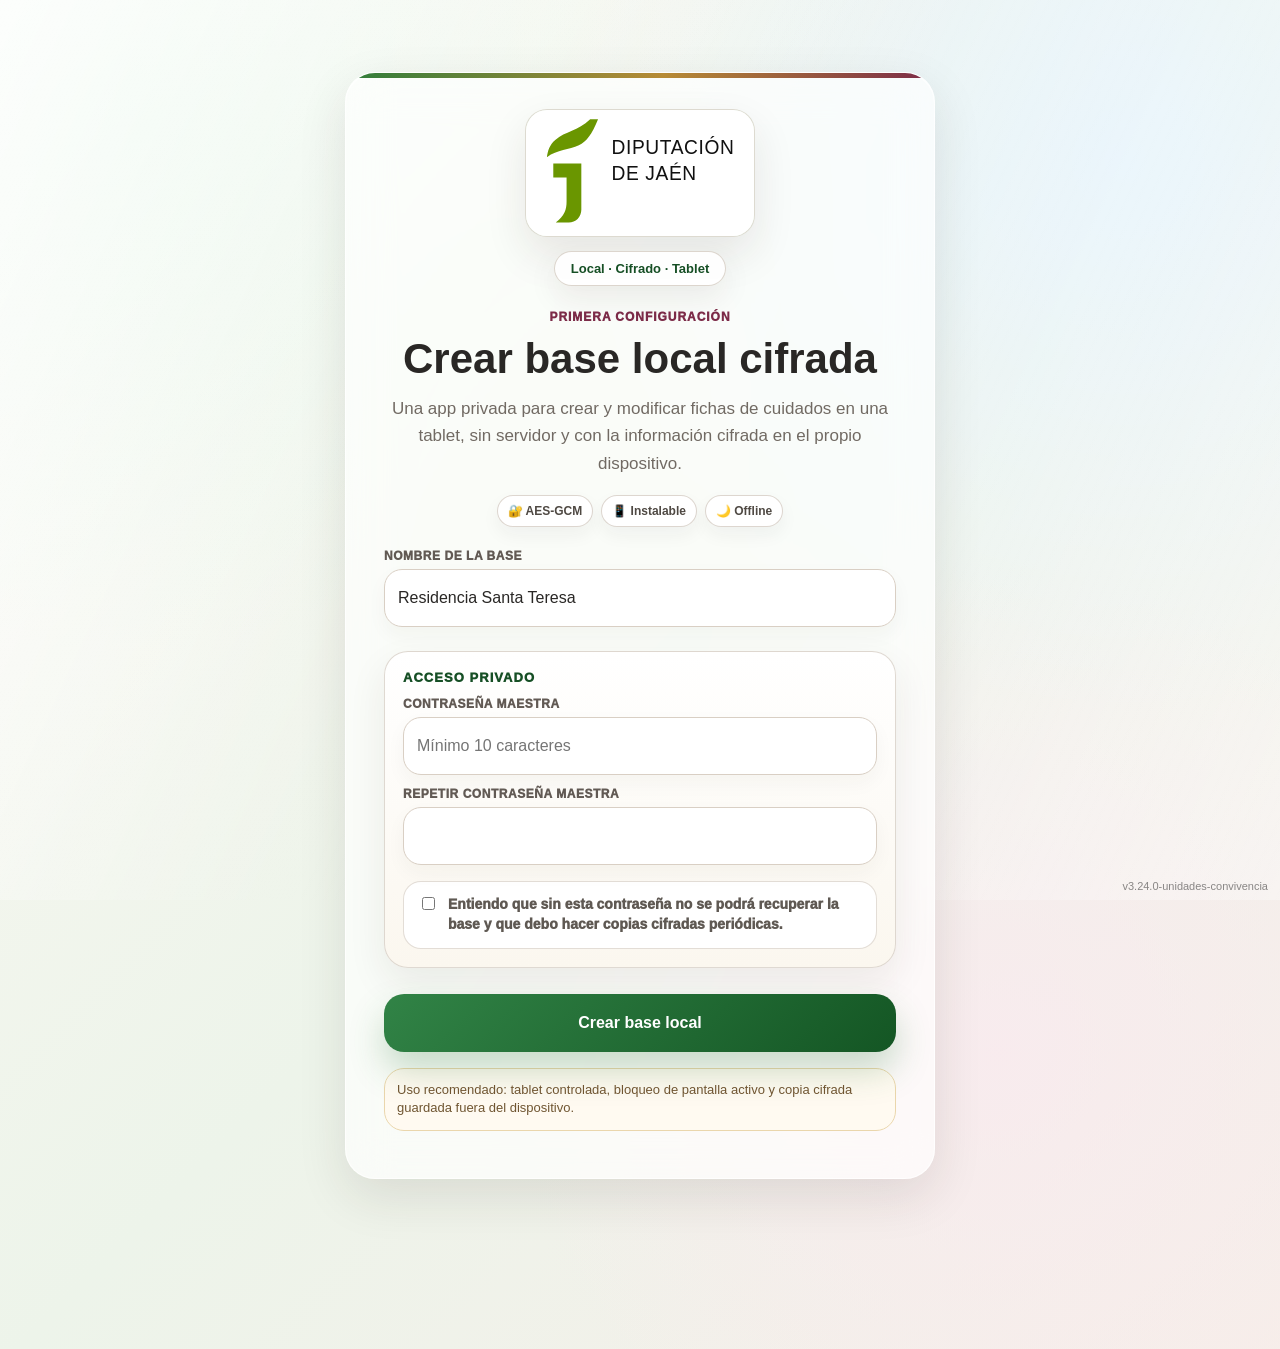
==== commit b894ba2f: "Organizar usuarios por unidades de convivencia" ====
--- a/index.html
+++ b/index.html
@@ -15,7 +15,7 @@
   <link rel="stylesheet" href="extras.css?v=v29-visual-legal">
   <link rel="stylesheet" href="guided-form.css?v=v29-visual-legal">
   <link rel="stylesheet" href="auth-cover.css?v=v29-visual-legal">
-  <link rel="stylesheet" href="app-flow.css?v=v34-user-photo-flow">
+  <link rel="stylesheet" href="app-flow.css?v=v35-unidades-convivencia">
   <link rel="stylesheet" href="db-cards.css?v=v33-card-avatars">
   <link rel="stylesheet" href="settings-simple.css?v=v29-visual-legal">
   <link rel="stylesheet" href="iphone-glass.css?v=v31-nav-premium">
@@ -228,12 +228,12 @@
     </section>
   </main>
   <nav id="bottomNav" class="bottom-nav no-print hidden" aria-label="Navegación principal"><button id="navHomeBtn" type="button" data-screen="home"><span>⌂</span><small>Inicio</small></button><button id="navUserBtn" type="button" data-screen="user"><span>＋</span><small>Usuario</small></button><button id="navFillBtn" type="button" data-screen="form"><span>✍️</span><small>Informe</small></button><button id="navDbBtn" type="button" data-screen="db"><span>📋</span><small>Base</small></button><button id="navSettingsBtn" type="button" data-screen="settings"><span>⚙️</span><small>Ajustes</small></button></nav>
-  <footer class="version">v<span id="appVersion">3.23.0-user-photo-flow</span></footer>
-  <script src="app.js?v=v34-user-photo-flow"></script>
+  <footer class="version">v<span id="appVersion">3.24.0-unidades-convivencia</span></footer>
+  <script src="app.js?v=v35-unidades-convivencia"></script>
   <script src="qr-tools.js?v=v32-report-autocomplete"></script>
   <script src="guided-form.js?v=v32-report-autocomplete"></script>
   <script src="db-enhance.js?v=v33-card-avatars"></script>
-  <script src="settings-enhance.js?v=v34-user-photo-flow"></script>
-  <script src="report-workflow.js?v=v34-user-photo-flow"></script>
+  <script src="settings-enhance.js?v=v35-unidades-convivencia"></script>
+  <script src="report-workflow.js?v=v35-unidades-convivencia"></script>
 </body>
 </html>
--- a/app-flow.css
+++ b/app-flow.css
@@ -345,6 +345,15 @@
   display:none;
 }
 
+.screen-user .people-stats-grid,
+.legacy-user-field{
+  display:none!important;
+}
+
+.quick-unit-field{
+  grid-column:1/-1;
+}
+
 .screen-db .quick-person-form{
   display:none;
 }
